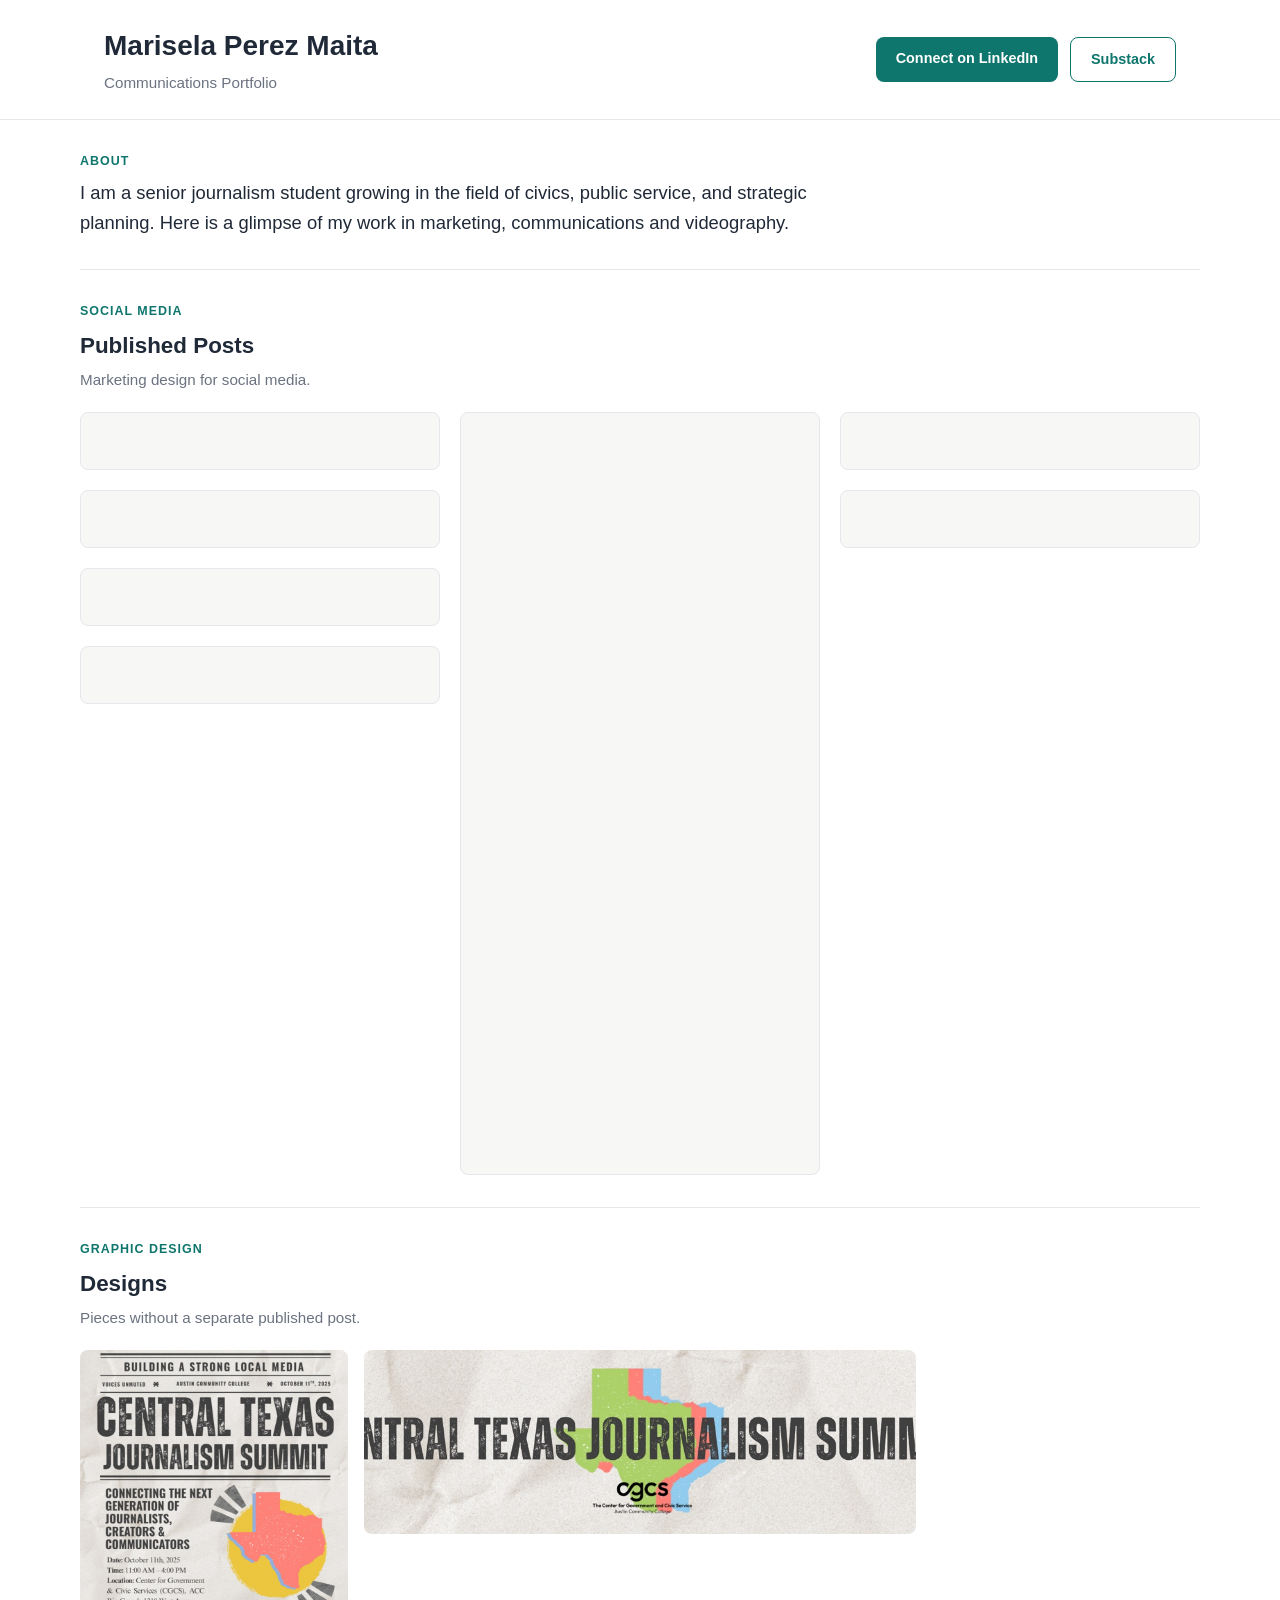
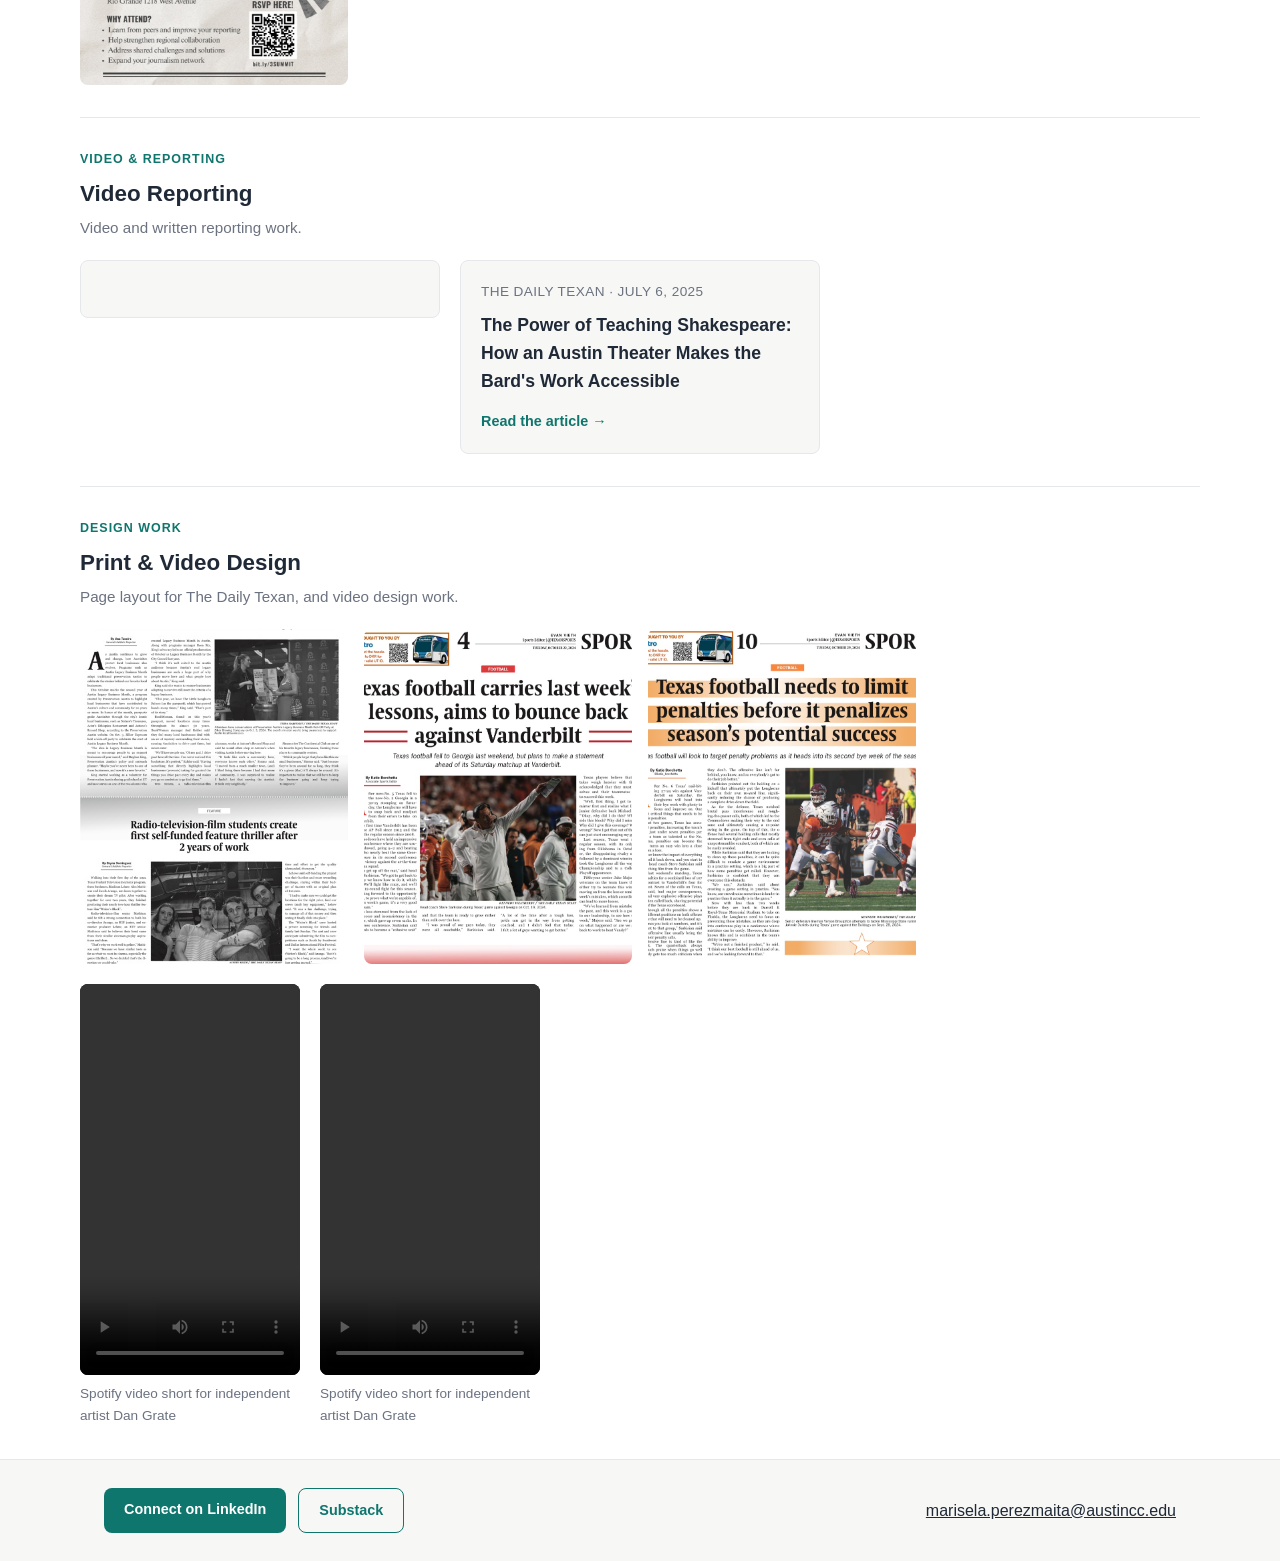
==== index.html @ b591669f "Reorder sections, add Print & Video Design section, trim social posts to current list - Move Publish" ====
<!DOCTYPE html>
<html lang="en">
<head>
  <meta charset="UTF-8">
  <meta name="viewport" content="width=device-width, initial-scale=1.0">
  <title>Marisela Perez Maita — Communications Portfolio</title>
  <meta name="description" content="Marketing, communications, and video reporting work by Marisela Perez Maita.">
  <link rel="stylesheet" href="css/style.css">
</head>
<body>
  <header class="site-header">
    <div class="container header-inner">
      <div>
        <h1>Marisela Perez Maita</h1>
        <p class="tagline">Communications Portfolio</p>
      </div>
      <div class="header-links">
        <a class="btn btn-accent" href="https://www.linkedin.com/in/marisela-pm" target="_blank" rel="noopener">Connect on LinkedIn</a>
        <a class="btn btn-outline" href="https://substack.com/@infima" target="_blank" rel="noopener">Substack</a>
      </div>
    </div>
  </header>

  <main>
    <section id="bio" class="section container">
      <p class="eyebrow">About</p>
      <p class="bio-text">
        I am a senior journalism student growing in the field of civics,
        public service, and strategic planning. Here is a glimpse of my work
        in marketing, communications and videography.
      </p>
    </section>

    <section id="posts" class="section container">
      <p class="eyebrow">Social Media</p>
      <h2>Published Posts</h2>
      <p class="section-note">Marketing design for social media.</p>
      <div class="embeds-grid">
        <div class="embed-card">
          <blockquote class="instagram-media" data-instgrm-permalink="https://www.instagram.com/p/DNEBD12unWg/" data-instgrm-version="14"></blockquote>
        </div>
        <div class="embed-card">
          <blockquote class="instagram-media" data-instgrm-permalink="https://www.instagram.com/p/DLStIIPOBr2/" data-instgrm-version="14"></blockquote>
        </div>
        <div class="embed-card">
          <blockquote class="instagram-media" data-instgrm-permalink="https://www.instagram.com/p/DLU_P3XIosc/" data-instgrm-version="14"></blockquote>
        </div>
        <div class="embed-card">
          <blockquote class="instagram-media" data-instgrm-permalink="https://www.instagram.com/p/DMf-cd4oMvK/" data-instgrm-version="14"></blockquote>
        </div>
        <div class="embed-card">
          <iframe src="https://www.linkedin.com/embed/feed/update/urn:li:activity:7358588513568673792" height="737" width="504" frameborder="0" allowfullscreen title="Embedded LinkedIn post from Knight Center UT"></iframe>
        </div>
        <div class="embed-card">
          <blockquote class="instagram-media" data-instgrm-permalink="https://www.instagram.com/p/DM_G3ohu3Ex/" data-instgrm-version="14"></blockquote>
        </div>
        <div class="embed-card">
          <blockquote class="instagram-media" data-instgrm-permalink="https://www.instagram.com/p/DLVDKvXItpI/" data-instgrm-version="14"></blockquote>
        </div>
      </div>
    </section>

    <section id="gallery" class="section container">
      <p class="eyebrow">Graphic Design</p>
      <h2>Designs</h2>
      <p class="section-note">Pieces without a separate published post.</p>
      <div class="gallery-grid">
        <button class="gallery-item" data-full="assets/images/design-05.jpg" data-caption="">
          <img src="assets/images/design-05.jpg" alt="Central Texas Journalism Summit flyer: Building a Strong Local Media, Austin Community College, October 11th 2025" loading="lazy">
        </button>
        <button class="gallery-item gallery-item--wide" data-full="assets/images/design-06-wide.jpg" data-caption="">
          <img src="assets/images/design-06-wide.jpg" alt="Central Texas Journalism Summit banner graphic with CGCS logo over a map of Texas" loading="lazy">
        </button>
      </div>
    </section>

    <section id="video-reporting" class="section container">
      <p class="eyebrow">Video &amp; Reporting</p>
      <h2>Video Reporting</h2>
      <p class="section-note">Video and written reporting work.</p>
      <div class="embeds-grid">
        <div class="embed-card">
          <blockquote class="instagram-media" data-instgrm-permalink="https://www.instagram.com/reel/DOgmwELEWwz/" data-instgrm-version="14"></blockquote>
        </div>
        <a class="embed-card article-card" href="https://thedailytexan.com/2025/07/06/the-power-of-teaching-shakespeare-how-an-austin-theater-makes-the-bards-work-accessible/" target="_blank" rel="noopener">
          <p class="article-source">The Daily Texan · July 6, 2025</p>
          <h3 class="article-title">The Power of Teaching Shakespeare: How an Austin Theater Makes the Bard's Work Accessible</h3>
          <span class="article-link">Read the article →</span>
        </a>
      </div>
    </section>

    <section id="print" class="section container">
      <p class="eyebrow">Design Work</p>
      <h2>Print &amp; Video Design</h2>
      <p class="section-note">Page layout for The Daily Texan, and video design work.</p>
      <div class="gallery-grid">
        <button class="gallery-item" data-full="assets/images/print-01.jpg" data-caption="Life &amp; Arts section, The Daily Texan — Oct. 8, 2024">
          <img src="assets/images/print-01.jpg" alt="The Daily Texan Life and Arts section page from October 8, 2024, featuring a story on Austin Legacy Business Month" loading="lazy">
        </button>
        <button class="gallery-item" data-full="assets/images/print-02.jpg" data-caption="Sports section, The Daily Texan — Oct. 22, 2024">
          <img src="assets/images/print-02.jpg" alt="The Daily Texan Sports section page from October 22, 2024, featuring a story on Texas football facing Vanderbilt" loading="lazy">
        </button>
        <button class="gallery-item" data-full="assets/images/print-03.jpg" data-caption="Sports section, The Daily Texan — Oct. 29, 2024">
          <img src="assets/images/print-03.jpg" alt="The Daily Texan Sports section page from October 29, 2024, featuring a story on Texas football penalties" loading="lazy">
        </button>
      </div>
      <div class="video-grid">
        <figure class="video-card">
          <video controls preload="metadata" src="assets/video/video-01.mp4"></video>
          <figcaption>Spotify video short for independent artist Dan Grate</figcaption>
        </figure>
        <figure class="video-card">
          <video controls preload="metadata" src="assets/video/video-02.mp4"></video>
          <figcaption>Spotify video short for independent artist Dan Grate</figcaption>
        </figure>
      </div>
    </section>
  </main>

  <footer class="site-footer">
    <div class="container footer-inner">
      <div class="footer-links">
        <a class="btn btn-accent" href="https://www.linkedin.com/in/marisela-pm" target="_blank" rel="noopener">Connect on LinkedIn</a>
        <a class="btn btn-outline" href="https://substack.com/@infima" target="_blank" rel="noopener">Substack</a>
      </div>
      <p class="footer-contact"><a href="mailto:marisela.perezmaita@austincc.edu">marisela.perezmaita@austincc.edu</a></p>
    </div>
  </footer>

  <div id="lightbox" class="lightbox" hidden>
    <button id="lightbox-close" class="lightbox-close" aria-label="Close">&times;</button>
    <div class="lightbox-content">
      <img id="lightbox-img" src="" alt="">
      <p id="lightbox-caption" class="lightbox-caption" hidden></p>
    </div>
  </div>

  <script src="js/main.js"></script>
  <!-- Renders the Instagram embeds in the Published Posts and Video Reporting sections -->
  <script async src="//www.instagram.com/embed.js"></script>
</body>
</html>
---- css/style.css ----
:root {
  --accent: #0F766E;
  --accent-dark: #0B5C56;
  --bg: #FFFFFF;
  --bg-alt: #F7F7F5;
  --text: #1F2937;
  --text-muted: #6B7280;
  --border: #E5E7EB;
  --radius: 8px;
  --max-width: 1120px;
}

* { box-sizing: border-box; }

body {
  margin: 0;
  font-family: -apple-system, BlinkMacSystemFont, "Segoe UI", Roboto, Helvetica, Arial, sans-serif;
  color: var(--text);
  background: var(--bg);
  line-height: 1.6;
}

.container {
  max-width: var(--max-width);
  margin: 0 auto;
  padding: 0 24px;
}

.site-header {
  border-bottom: 1px solid var(--border);
  padding: 24px 0;
}

.header-inner {
  display: flex;
  flex-wrap: wrap;
  align-items: center;
  justify-content: space-between;
  gap: 16px;
}

h1 {
  margin: 0 0 2px;
  font-size: 1.75rem;
}

.tagline {
  margin: 0;
  color: var(--text-muted);
  font-size: 0.95rem;
}

.header-links,
.footer-links {
  display: flex;
  flex-wrap: wrap;
  gap: 12px;
}

.btn {
  display: inline-block;
  padding: 10px 20px;
  border-radius: var(--radius);
  text-decoration: none;
  font-weight: 600;
  font-size: 0.9rem;
}

.btn-accent {
  background: var(--accent);
  color: #fff;
}

.btn-accent:hover {
  background: var(--accent-dark);
}

.btn-outline {
  background: transparent;
  color: var(--accent);
  border: 1px solid var(--accent);
}

.btn-outline:hover {
  background: var(--accent);
  color: #fff;
}

.section {
  padding: 32px 0;
}

.section + .section {
  border-top: 1px solid var(--border);
}

.eyebrow {
  margin: 0 0 6px;
  color: var(--accent);
  font-size: 0.78rem;
  font-weight: 700;
  text-transform: uppercase;
  letter-spacing: 0.08em;
}

.section h2 {
  margin: 0 0 4px;
  font-size: 1.4rem;
}

.section-note {
  margin: 0 0 20px;
  color: var(--text-muted);
  font-size: 0.95rem;
}

.bio-text {
  font-size: 1.15rem;
  max-width: 760px;
  margin: 0;
}

.gallery-grid {
  display: grid;
  grid-template-columns: repeat(2, 1fr);
  gap: 16px;
}

@media (min-width: 640px) {
  .gallery-grid { grid-template-columns: repeat(3, 1fr); }
}

@media (min-width: 960px) {
  .gallery-grid { grid-template-columns: repeat(4, 1fr); }
}

.gallery-item {
  padding: 0;
  border: none;
  background: none;
  cursor: pointer;
  border-radius: var(--radius);
  overflow: hidden;
  aspect-ratio: 4 / 5;
}

.gallery-item--wide {
  grid-column: span 2;
  aspect-ratio: 3 / 1;
}

.gallery-item img {
  width: 100%;
  height: 100%;
  object-fit: cover;
  display: block;
  transition: transform 0.2s ease;
}

.gallery-item:hover img {
  transform: scale(1.03);
}

.video-grid {
  display: flex;
  flex-wrap: wrap;
  gap: 20px;
  margin-top: 20px;
}

.video-card {
  margin: 0;
  width: 220px;
  max-width: 100%;
}

.video-card video {
  width: 100%;
  aspect-ratio: 9 / 16;
  border-radius: var(--radius);
  background: #000;
  display: block;
}

.video-card figcaption {
  margin-top: 8px;
  font-size: 0.85rem;
  color: var(--text-muted);
}

.embeds-grid {
  column-width: 320px;
  column-gap: 20px;
}

.embed-card {
  break-inside: avoid;
  margin: 0 0 20px;
  border: 1px solid var(--border);
  border-radius: var(--radius);
  padding: 12px;
  background: var(--bg-alt);
  display: flex;
  justify-content: center;
}

.embed-card iframe {
  max-width: 100%;
}

.article-card {
  display: block;
  padding: 20px;
  text-decoration: none;
  color: var(--text);
  transition: border-color 0.2s ease;
}

.article-card:hover {
  border-color: var(--accent);
}

.article-source {
  margin: 0 0 8px;
  font-size: 0.85rem;
  color: var(--text-muted);
  text-transform: uppercase;
  letter-spacing: 0.03em;
}

.article-title {
  margin: 0 0 12px;
  font-size: 1.1rem;
}

.article-link {
  font-weight: 600;
  color: var(--accent);
  font-size: 0.9rem;
}

.site-footer {
  border-top: 1px solid var(--border);
  padding: 28px 0;
  background: var(--bg-alt);
}

.footer-inner {
  display: flex;
  flex-wrap: wrap;
  align-items: center;
  justify-content: space-between;
  gap: 16px;
}

.footer-contact {
  margin: 0;
}

.footer-contact a {
  color: var(--text);
}

.lightbox {
  position: fixed;
  inset: 0;
  background: rgba(0, 0, 0, 0.85);
  display: flex;
  align-items: center;
  justify-content: center;
  padding: 24px;
  z-index: 100;
}

.lightbox[hidden] {
  display: none;
}

.lightbox-content {
  display: flex;
  flex-direction: column;
  align-items: center;
  max-width: 100%;
  max-height: 100%;
}

.lightbox-content img {
  max-width: 100%;
  max-height: 80vh;
  border-radius: var(--radius);
}

.lightbox-caption {
  color: #fff;
  margin: 12px 0 0;
  font-size: 0.95rem;
  max-width: 540px;
  text-align: center;
}

.lightbox-close {
  position: absolute;
  top: 24px;
  right: 24px;
  background: none;
  border: none;
  color: #fff;
  font-size: 2rem;
  line-height: 1;
  cursor: pointer;
}
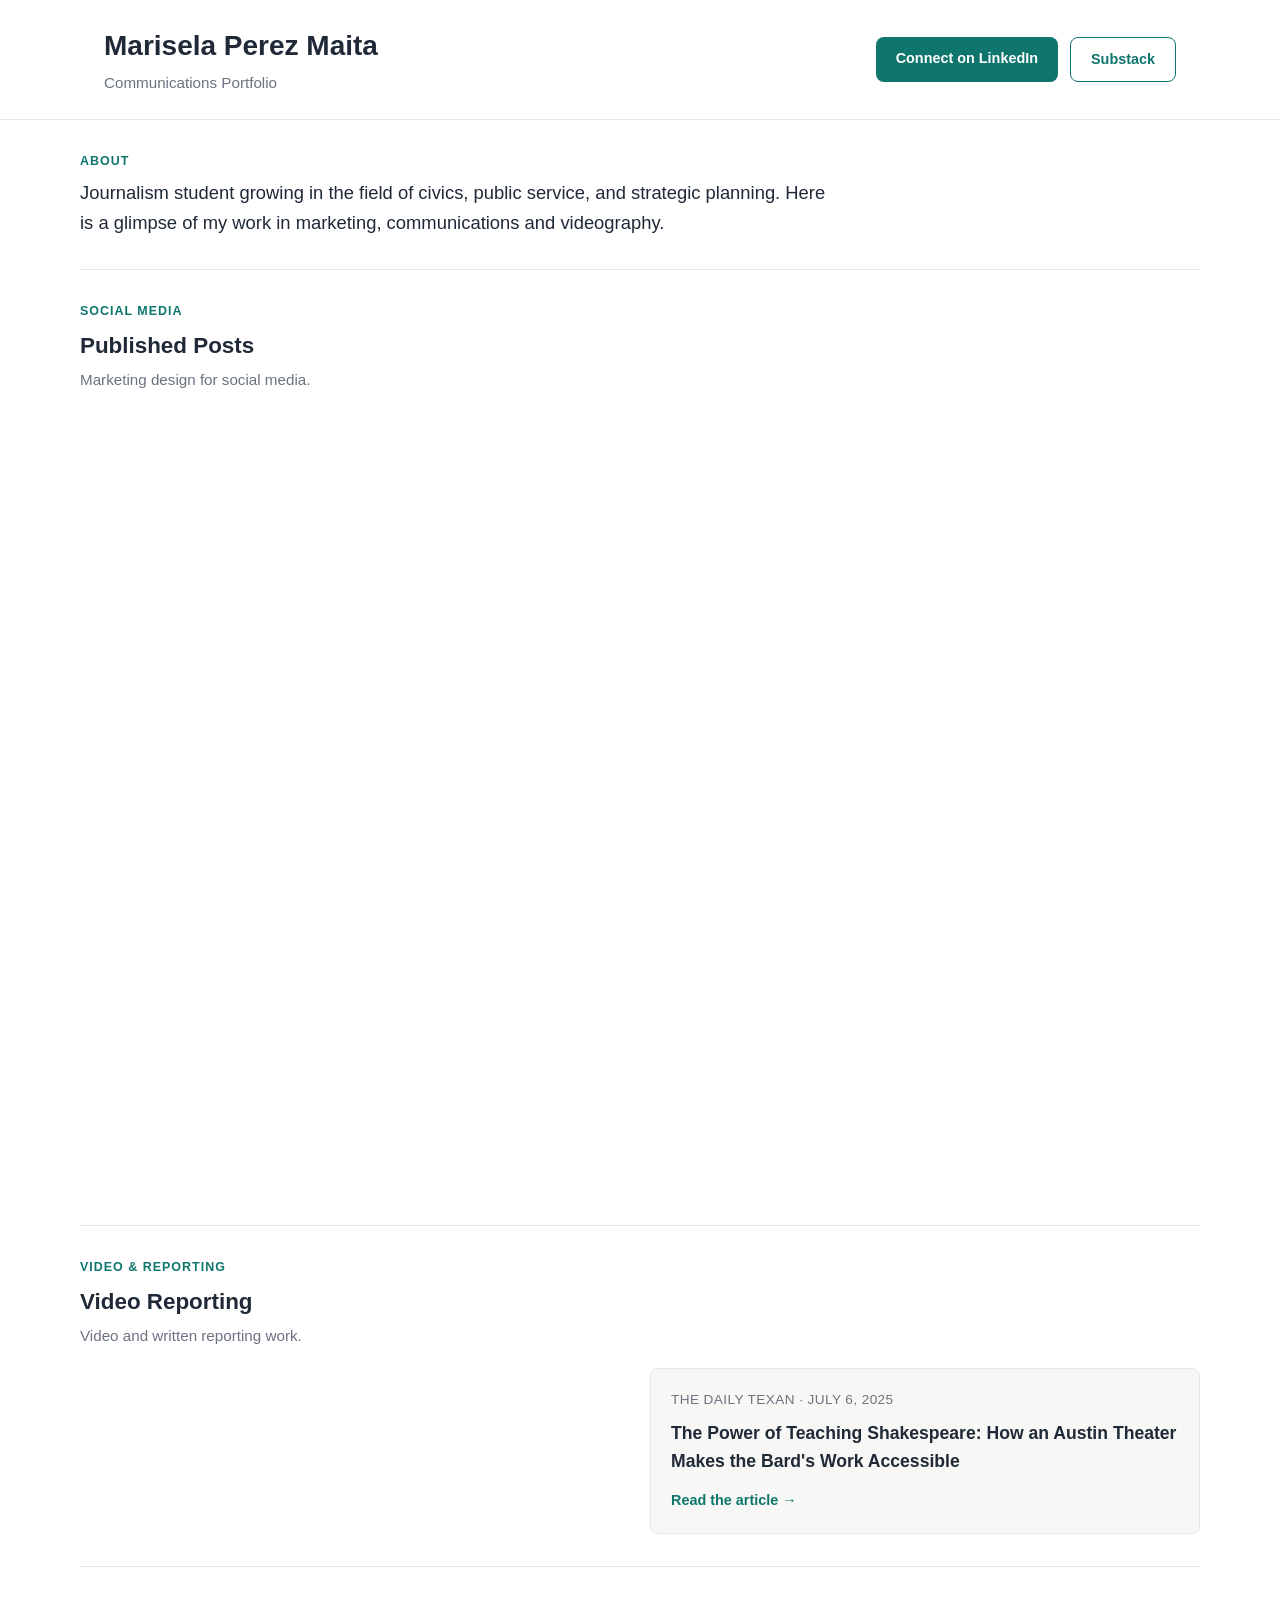
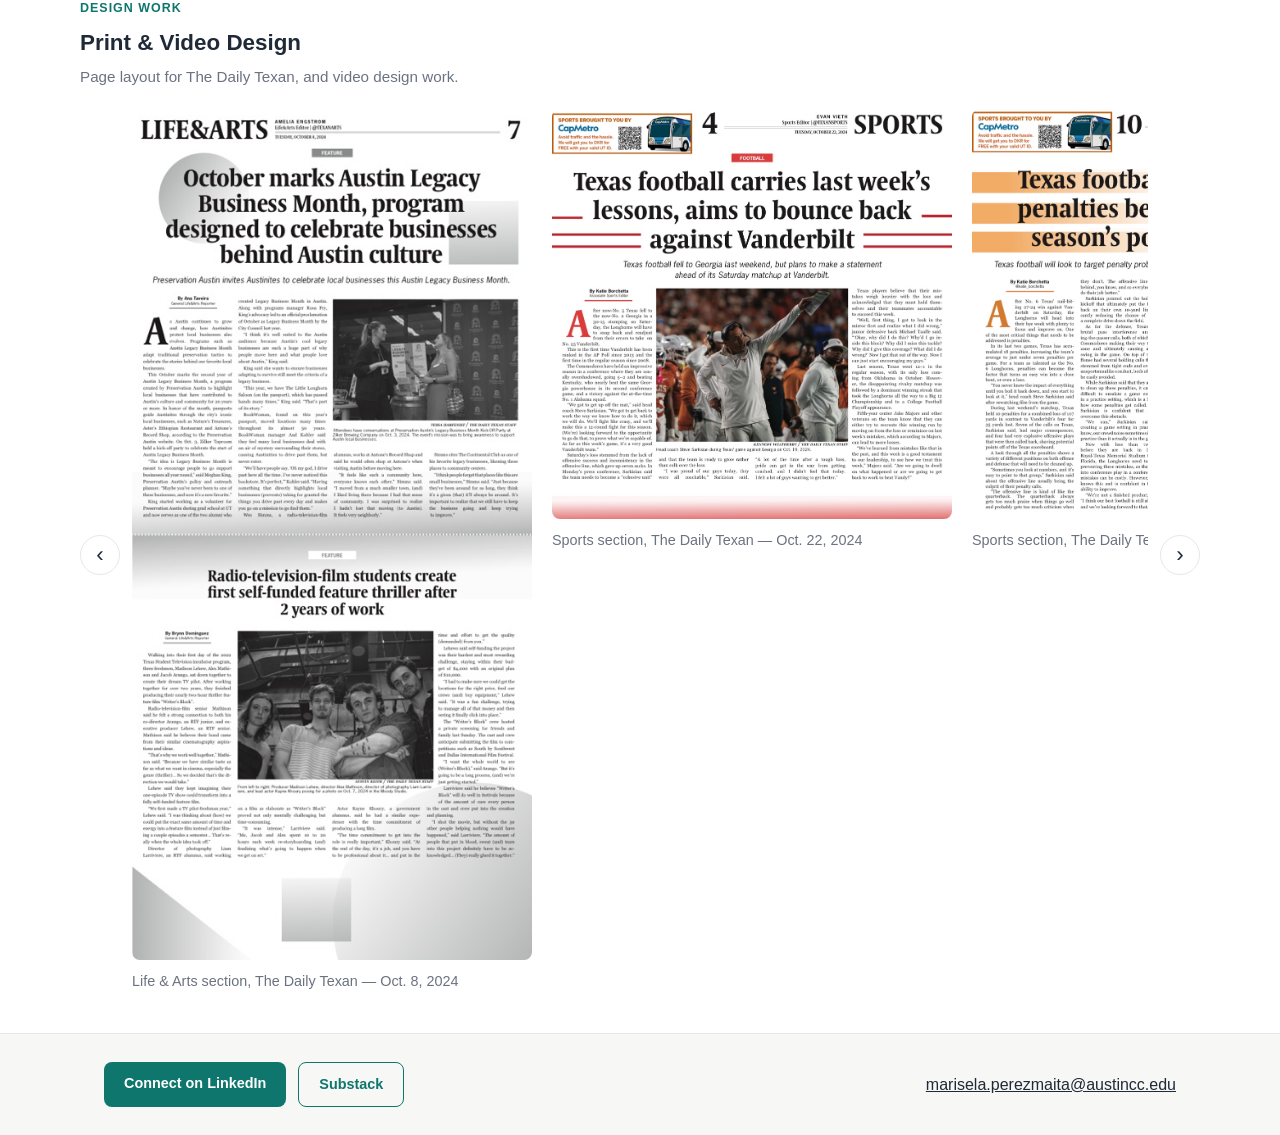
==== commit 6cbe6a4b: "Remove Designs section, build Print & Video Design carousel, fix Instagram embed overlap - Remove st" ====
--- a/index.html
+++ b/index.html
@@ -25,9 +25,9 @@
     <section id="bio" class="section container">
       <p class="eyebrow">About</p>
       <p class="bio-text">
-        I am a senior journalism student growing in the field of civics,
-        public service, and strategic planning. Here is a glimpse of my work
-        in marketing, communications and videography.
+        Journalism student growing in the field of civics, public service,
+        and strategic planning. Here is a glimpse of my work in marketing,
+        communications and videography.
       </p>
     </section>
 
@@ -37,40 +37,26 @@
       <p class="section-note">Marketing design for social media.</p>
       <div class="embeds-grid">
         <div class="embed-card">
-          <blockquote class="instagram-media" data-instgrm-permalink="https://www.instagram.com/p/DNEBD12unWg/" data-instgrm-version="14"></blockquote>
+          <blockquote class="instagram-media" data-instgrm-permalink="https://www.instagram.com/p/DNEBD12unWg/" data-instgrm-version="14" style="background:#FFF; border:0; border-radius:3px; box-shadow:0 0 1px 0 rgba(0,0,0,0.5),0 1px 10px 0 rgba(0,0,0,0.15); margin:1px; max-width:540px; min-width:326px; padding:0; width:calc(100% - 2px);"></blockquote>
         </div>
         <div class="embed-card">
-          <blockquote class="instagram-media" data-instgrm-permalink="https://www.instagram.com/p/DLStIIPOBr2/" data-instgrm-version="14"></blockquote>
+          <blockquote class="instagram-media" data-instgrm-permalink="https://www.instagram.com/p/DLStIIPOBr2/" data-instgrm-version="14" style="background:#FFF; border:0; border-radius:3px; box-shadow:0 0 1px 0 rgba(0,0,0,0.5),0 1px 10px 0 rgba(0,0,0,0.15); margin:1px; max-width:540px; min-width:326px; padding:0; width:calc(100% - 2px);"></blockquote>
         </div>
         <div class="embed-card">
-          <blockquote class="instagram-media" data-instgrm-permalink="https://www.instagram.com/p/DLU_P3XIosc/" data-instgrm-version="14"></blockquote>
+          <blockquote class="instagram-media" data-instgrm-permalink="https://www.instagram.com/p/DLU_P3XIosc/" data-instgrm-version="14" style="background:#FFF; border:0; border-radius:3px; box-shadow:0 0 1px 0 rgba(0,0,0,0.5),0 1px 10px 0 rgba(0,0,0,0.15); margin:1px; max-width:540px; min-width:326px; padding:0; width:calc(100% - 2px);"></blockquote>
         </div>
         <div class="embed-card">
-          <blockquote class="instagram-media" data-instgrm-permalink="https://www.instagram.com/p/DMf-cd4oMvK/" data-instgrm-version="14"></blockquote>
+          <blockquote class="instagram-media" data-instgrm-permalink="https://www.instagram.com/p/DMf-cd4oMvK/" data-instgrm-version="14" style="background:#FFF; border:0; border-radius:3px; box-shadow:0 0 1px 0 rgba(0,0,0,0.5),0 1px 10px 0 rgba(0,0,0,0.15); margin:1px; max-width:540px; min-width:326px; padding:0; width:calc(100% - 2px);"></blockquote>
         </div>
         <div class="embed-card">
           <iframe src="https://www.linkedin.com/embed/feed/update/urn:li:activity:7358588513568673792" height="737" width="504" frameborder="0" allowfullscreen title="Embedded LinkedIn post from Knight Center UT"></iframe>
         </div>
         <div class="embed-card">
-          <blockquote class="instagram-media" data-instgrm-permalink="https://www.instagram.com/p/DM_G3ohu3Ex/" data-instgrm-version="14"></blockquote>
+          <blockquote class="instagram-media" data-instgrm-permalink="https://www.instagram.com/p/DM_G3ohu3Ex/" data-instgrm-version="14" style="background:#FFF; border:0; border-radius:3px; box-shadow:0 0 1px 0 rgba(0,0,0,0.5),0 1px 10px 0 rgba(0,0,0,0.15); margin:1px; max-width:540px; min-width:326px; padding:0; width:calc(100% - 2px);"></blockquote>
         </div>
         <div class="embed-card">
-          <blockquote class="instagram-media" data-instgrm-permalink="https://www.instagram.com/p/DLVDKvXItpI/" data-instgrm-version="14"></blockquote>
+          <blockquote class="instagram-media" data-instgrm-permalink="https://www.instagram.com/p/DLVDKvXItpI/" data-instgrm-version="14" style="background:#FFF; border:0; border-radius:3px; box-shadow:0 0 1px 0 rgba(0,0,0,0.5),0 1px 10px 0 rgba(0,0,0,0.15); margin:1px; max-width:540px; min-width:326px; padding:0; width:calc(100% - 2px);"></blockquote>
         </div>
-      </div>
-    </section>
-
-    <section id="gallery" class="section container">
-      <p class="eyebrow">Graphic Design</p>
-      <h2>Designs</h2>
-      <p class="section-note">Pieces without a separate published post.</p>
-      <div class="gallery-grid">
-        <button class="gallery-item" data-full="assets/images/design-05.jpg" data-caption="">
-          <img src="assets/images/design-05.jpg" alt="Central Texas Journalism Summit flyer: Building a Strong Local Media, Austin Community College, October 11th 2025" loading="lazy">
-        </button>
-        <button class="gallery-item gallery-item--wide" data-full="assets/images/design-06-wide.jpg" data-caption="">
-          <img src="assets/images/design-06-wide.jpg" alt="Central Texas Journalism Summit banner graphic with CGCS logo over a map of Texas" loading="lazy">
-        </button>
       </div>
     </section>
 
@@ -80,7 +66,7 @@
       <p class="section-note">Video and written reporting work.</p>
       <div class="embeds-grid">
         <div class="embed-card">
-          <blockquote class="instagram-media" data-instgrm-permalink="https://www.instagram.com/reel/DOgmwELEWwz/" data-instgrm-version="14"></blockquote>
+          <blockquote class="instagram-media" data-instgrm-permalink="https://www.instagram.com/reel/DOgmwELEWwz/" data-instgrm-version="14" style="background:#FFF; border:0; border-radius:3px; box-shadow:0 0 1px 0 rgba(0,0,0,0.5),0 1px 10px 0 rgba(0,0,0,0.15); margin:1px; max-width:540px; min-width:326px; padding:0; width:calc(100% - 2px);"></blockquote>
         </div>
         <a class="embed-card article-card" href="https://thedailytexan.com/2025/07/06/the-power-of-teaching-shakespeare-how-an-austin-theater-makes-the-bards-work-accessible/" target="_blank" rel="noopener">
           <p class="article-source">The Daily Texan · July 6, 2025</p>
@@ -94,26 +80,31 @@
       <p class="eyebrow">Design Work</p>
       <h2>Print &amp; Video Design</h2>
       <p class="section-note">Page layout for The Daily Texan, and video design work.</p>
-      <div class="gallery-grid">
-        <button class="gallery-item" data-full="assets/images/print-01.jpg" data-caption="Life &amp; Arts section, The Daily Texan — Oct. 8, 2024">
-          <img src="assets/images/print-01.jpg" alt="The Daily Texan Life and Arts section page from October 8, 2024, featuring a story on Austin Legacy Business Month" loading="lazy">
-        </button>
-        <button class="gallery-item" data-full="assets/images/print-02.jpg" data-caption="Sports section, The Daily Texan — Oct. 22, 2024">
-          <img src="assets/images/print-02.jpg" alt="The Daily Texan Sports section page from October 22, 2024, featuring a story on Texas football facing Vanderbilt" loading="lazy">
-        </button>
-        <button class="gallery-item" data-full="assets/images/print-03.jpg" data-caption="Sports section, The Daily Texan — Oct. 29, 2024">
-          <img src="assets/images/print-03.jpg" alt="The Daily Texan Sports section page from October 29, 2024, featuring a story on Texas football penalties" loading="lazy">
-        </button>
-      </div>
-      <div class="video-grid">
-        <figure class="video-card">
-          <video controls preload="metadata" src="assets/video/video-01.mp4"></video>
-          <figcaption>Spotify video short for independent artist Dan Grate</figcaption>
-        </figure>
-        <figure class="video-card">
-          <video controls preload="metadata" src="assets/video/video-02.mp4"></video>
-          <figcaption>Spotify video short for independent artist Dan Grate</figcaption>
-        </figure>
+      <div class="carousel">
+        <button class="carousel-arrow carousel-arrow--prev" aria-label="Previous">‹</button>
+        <div class="carousel-track">
+          <figure class="carousel-slide">
+            <img src="assets/images/print-01.jpg" alt="The Daily Texan Life and Arts section page from October 8, 2024, featuring a story on Austin Legacy Business Month">
+            <figcaption>Life &amp; Arts section, The Daily Texan — Oct. 8, 2024</figcaption>
+          </figure>
+          <figure class="carousel-slide">
+            <img src="assets/images/print-02.jpg" alt="The Daily Texan Sports section page from October 22, 2024, featuring a story on Texas football facing Vanderbilt">
+            <figcaption>Sports section, The Daily Texan — Oct. 22, 2024</figcaption>
+          </figure>
+          <figure class="carousel-slide">
+            <img src="assets/images/print-03.jpg" alt="The Daily Texan Sports section page from October 29, 2024, featuring a story on Texas football penalties">
+            <figcaption>Sports section, The Daily Texan — Oct. 29, 2024</figcaption>
+          </figure>
+          <figure class="carousel-slide">
+            <video controls preload="metadata" src="assets/video/video-01.mp4"></video>
+            <figcaption>Spotify video short for independent artist Dan Grate</figcaption>
+          </figure>
+          <figure class="carousel-slide">
+            <video controls preload="metadata" src="assets/video/video-02.mp4"></video>
+            <figcaption>Spotify video short for independent artist Dan Grate</figcaption>
+          </figure>
+        </div>
+        <button class="carousel-arrow carousel-arrow--next" aria-label="Next">›</button>
       </div>
     </section>
   </main>
@@ -128,14 +119,6 @@
     </div>
   </footer>
 
-  <div id="lightbox" class="lightbox" hidden>
-    <button id="lightbox-close" class="lightbox-close" aria-label="Close">&times;</button>
-    <div class="lightbox-content">
-      <img id="lightbox-img" src="" alt="">
-      <p id="lightbox-caption" class="lightbox-caption" hidden></p>
-    </div>
-  </div>
-
   <script src="js/main.js"></script>
   <!-- Renders the Instagram embeds in the Published Posts and Video Reporting sections -->
   <script async src="//www.instagram.com/embed.js"></script>
--- a/css/style.css
+++ b/css/style.css
@@ -120,86 +120,14 @@
   margin: 0;
 }
 
-.gallery-grid {
-  display: grid;
-  grid-template-columns: repeat(2, 1fr);
-  gap: 16px;
-}
-
-@media (min-width: 640px) {
-  .gallery-grid { grid-template-columns: repeat(3, 1fr); }
-}
-
-@media (min-width: 960px) {
-  .gallery-grid { grid-template-columns: repeat(4, 1fr); }
-}
-
-.gallery-item {
-  padding: 0;
-  border: none;
-  background: none;
-  cursor: pointer;
-  border-radius: var(--radius);
-  overflow: hidden;
-  aspect-ratio: 4 / 5;
-}
-
-.gallery-item--wide {
-  grid-column: span 2;
-  aspect-ratio: 3 / 1;
-}
-
-.gallery-item img {
-  width: 100%;
-  height: 100%;
-  object-fit: cover;
-  display: block;
-  transition: transform 0.2s ease;
-}
-
-.gallery-item:hover img {
-  transform: scale(1.03);
-}
-
-.video-grid {
-  display: flex;
-  flex-wrap: wrap;
-  gap: 20px;
-  margin-top: 20px;
-}
-
-.video-card {
-  margin: 0;
-  width: 220px;
-  max-width: 100%;
-}
-
-.video-card video {
-  width: 100%;
-  aspect-ratio: 9 / 16;
-  border-radius: var(--radius);
-  background: #000;
-  display: block;
-}
-
-.video-card figcaption {
-  margin-top: 8px;
-  font-size: 0.85rem;
-  color: var(--text-muted);
-}
-
 .embeds-grid {
-  column-width: 320px;
+  column-width: 540px;
   column-gap: 20px;
 }
 
 .embed-card {
   break-inside: avoid;
   margin: 0 0 20px;
-  border: 1px solid var(--border);
-  border-radius: var(--radius);
-  padding: 12px;
-  background: var(--bg-alt);
   display: flex;
   justify-content: center;
 }
@@ -211,9 +139,13 @@
 .article-card {
   display: block;
   padding: 20px;
+  border: 1px solid var(--border);
+  border-radius: var(--radius);
+  background: var(--bg-alt);
   text-decoration: none;
   color: var(--text);
   transition: border-color 0.2s ease;
+  width: 100%;
 }
 
 .article-card:hover {
@@ -237,6 +169,60 @@
   font-weight: 600;
   color: var(--accent);
   font-size: 0.9rem;
+}
+
+.carousel {
+  display: flex;
+  align-items: center;
+  gap: 12px;
+}
+
+.carousel-track {
+  display: flex;
+  gap: 20px;
+  overflow-x: auto;
+  scroll-snap-type: x mandatory;
+  scroll-behavior: smooth;
+  padding-bottom: 8px;
+}
+
+.carousel-slide {
+  flex: 0 0 auto;
+  scroll-snap-align: start;
+  width: min(400px, 78vw);
+  margin: 0;
+}
+
+.carousel-slide img,
+.carousel-slide video {
+  width: 100%;
+  border-radius: var(--radius);
+  display: block;
+  background: #000;
+}
+
+.carousel-slide figcaption {
+  margin-top: 10px;
+  font-size: 0.9rem;
+  color: var(--text-muted);
+}
+
+.carousel-arrow {
+  flex: 0 0 auto;
+  width: 40px;
+  height: 40px;
+  border-radius: 50%;
+  border: 1px solid var(--border);
+  background: var(--bg);
+  color: var(--text);
+  font-size: 1.4rem;
+  line-height: 1;
+  cursor: pointer;
+}
+
+.carousel-arrow:hover {
+  border-color: var(--accent);
+  color: var(--accent);
 }
 
 .site-footer {
@@ -260,52 +246,3 @@
 .footer-contact a {
   color: var(--text);
 }
-
-.lightbox {
-  position: fixed;
-  inset: 0;
-  background: rgba(0, 0, 0, 0.85);
-  display: flex;
-  align-items: center;
-  justify-content: center;
-  padding: 24px;
-  z-index: 100;
-}
-
-.lightbox[hidden] {
-  display: none;
-}
-
-.lightbox-content {
-  display: flex;
-  flex-direction: column;
-  align-items: center;
-  max-width: 100%;
-  max-height: 100%;
-}
-
-.lightbox-content img {
-  max-width: 100%;
-  max-height: 80vh;
-  border-radius: var(--radius);
-}
-
-.lightbox-caption {
-  color: #fff;
-  margin: 12px 0 0;
-  font-size: 0.95rem;
-  max-width: 540px;
-  text-align: center;
-}
-
-.lightbox-close {
-  position: absolute;
-  top: 24px;
-  right: 24px;
-  background: none;
-  border: none;
-  color: #fff;
-  font-size: 2rem;
-  line-height: 1;
-  cursor: pointer;
-}
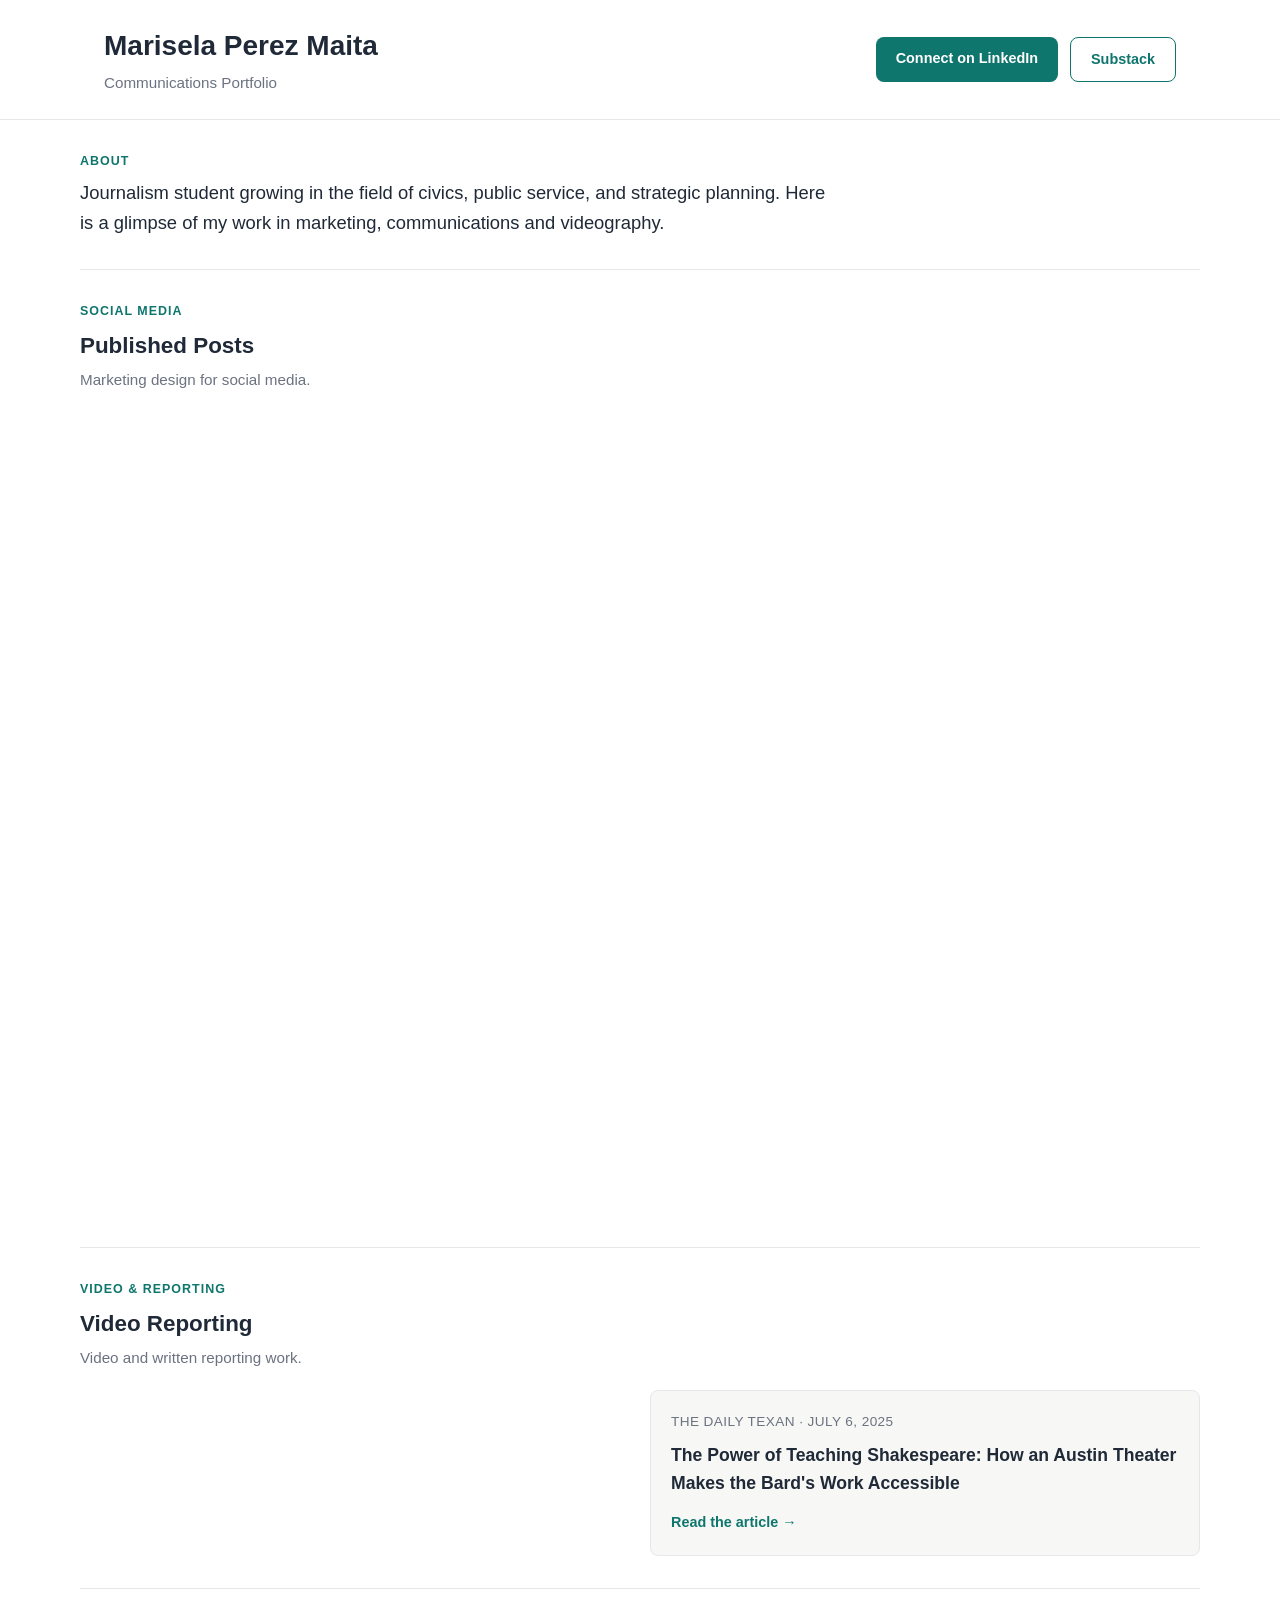
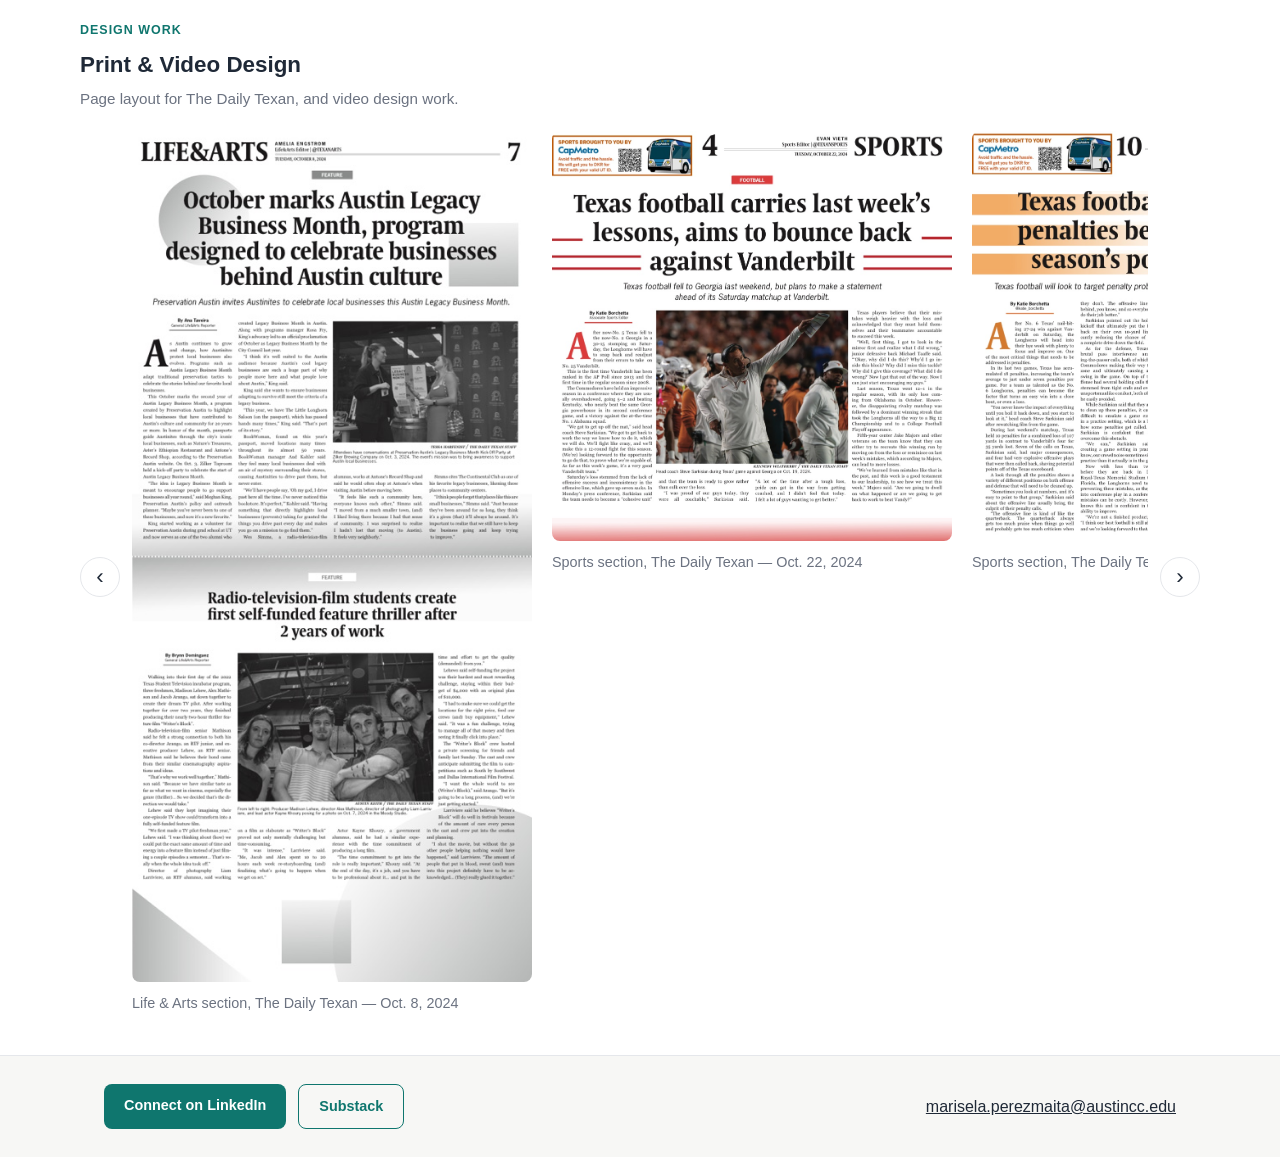
==== commit 8fe63246: "Add new Instagram post to Published Posts" ====
--- a/index.html
+++ b/index.html
@@ -56,6 +56,9 @@
         </div>
         <div class="embed-card">
           <blockquote class="instagram-media" data-instgrm-permalink="https://www.instagram.com/p/DLVDKvXItpI/" data-instgrm-version="14" style="background:#FFF; border:0; border-radius:3px; box-shadow:0 0 1px 0 rgba(0,0,0,0.5),0 1px 10px 0 rgba(0,0,0,0.15); margin:1px; max-width:540px; min-width:326px; padding:0; width:calc(100% - 2px);"></blockquote>
+        </div>
+        <div class="embed-card">
+          <blockquote class="instagram-media" data-instgrm-permalink="https://www.instagram.com/p/DPEvKjMjwTg/" data-instgrm-version="14" style="background:#FFF; border:0; border-radius:3px; box-shadow:0 0 1px 0 rgba(0,0,0,0.5),0 1px 10px 0 rgba(0,0,0,0.15); margin:1px; max-width:540px; min-width:326px; padding:0; width:calc(100% - 2px);"></blockquote>
         </div>
       </div>
     </section>
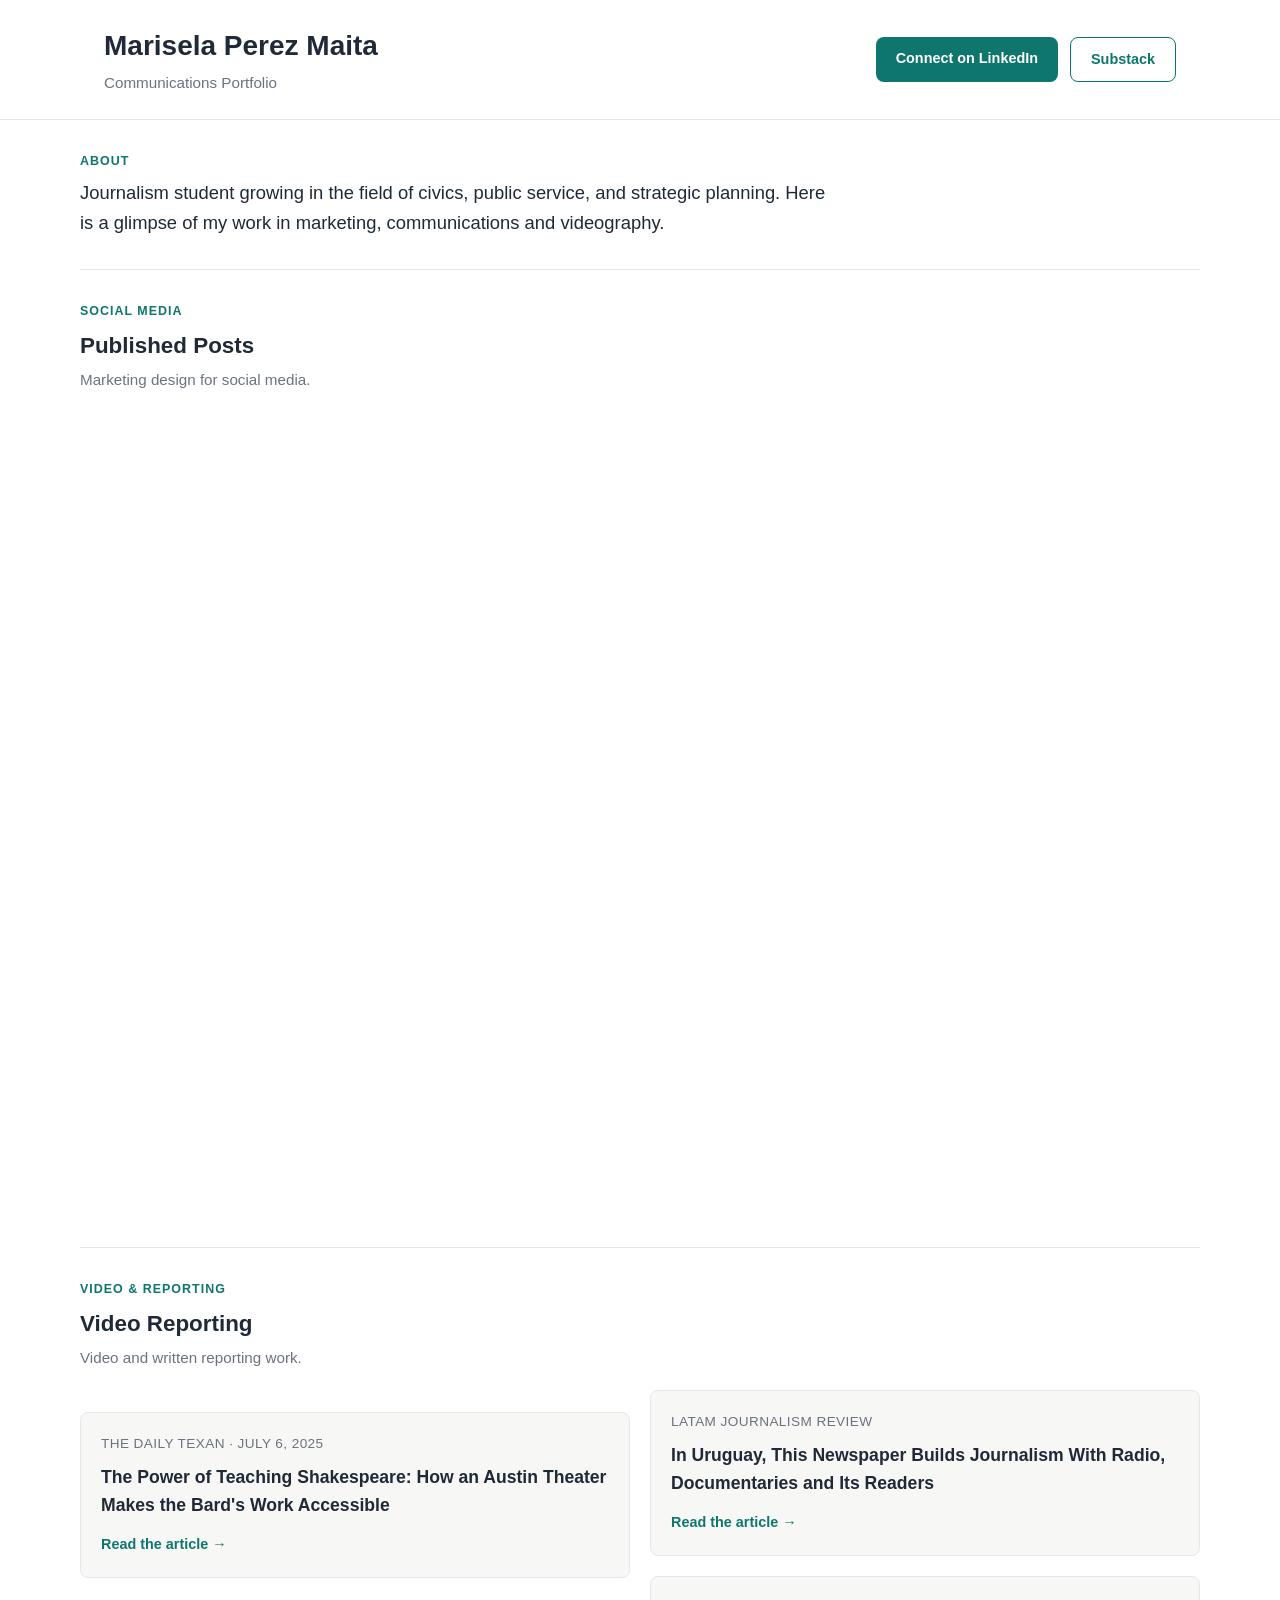
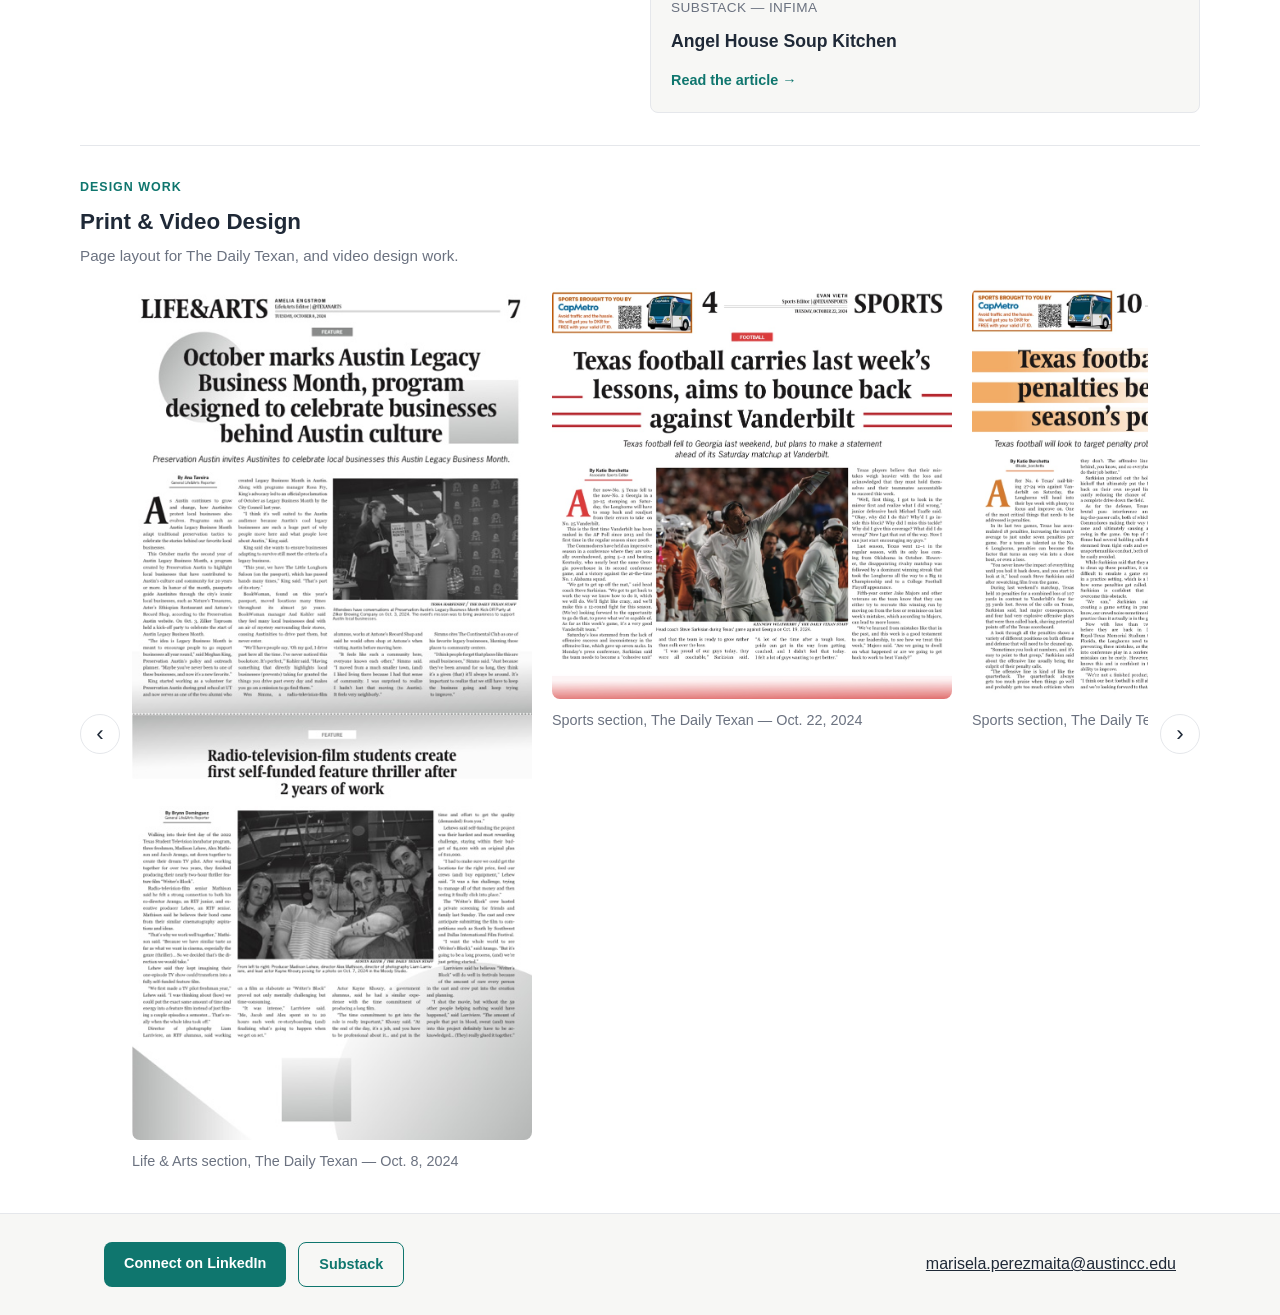
==== commit 7e3106ff: "Add LatAm Journalism Review and Substack pieces to Video Reporting" ====
--- a/index.html
+++ b/index.html
@@ -76,6 +76,16 @@
           <h3 class="article-title">The Power of Teaching Shakespeare: How an Austin Theater Makes the Bard's Work Accessible</h3>
           <span class="article-link">Read the article →</span>
         </a>
+        <a class="embed-card article-card" href="https://latamjournalismreview.org/articles/in-uruguay-this-newspaper-builds-journalism-with-radio-documentaries-and-its-readers/" target="_blank" rel="noopener">
+          <p class="article-source">LatAm Journalism Review</p>
+          <h3 class="article-title">In Uruguay, This Newspaper Builds Journalism With Radio, Documentaries and Its Readers</h3>
+          <span class="article-link">Read the article →</span>
+        </a>
+        <a class="embed-card article-card" href="https://open.substack.com/pub/infima/p/angel-house-soup-kitchen?r=2vaske&amp;utm_campaign=post-expanded-share&amp;utm_medium=post%20viewer" target="_blank" rel="noopener">
+          <p class="article-source">Substack — Infima</p>
+          <h3 class="article-title">Angel House Soup Kitchen</h3>
+          <span class="article-link">Read the article →</span>
+        </a>
       </div>
     </section>
 
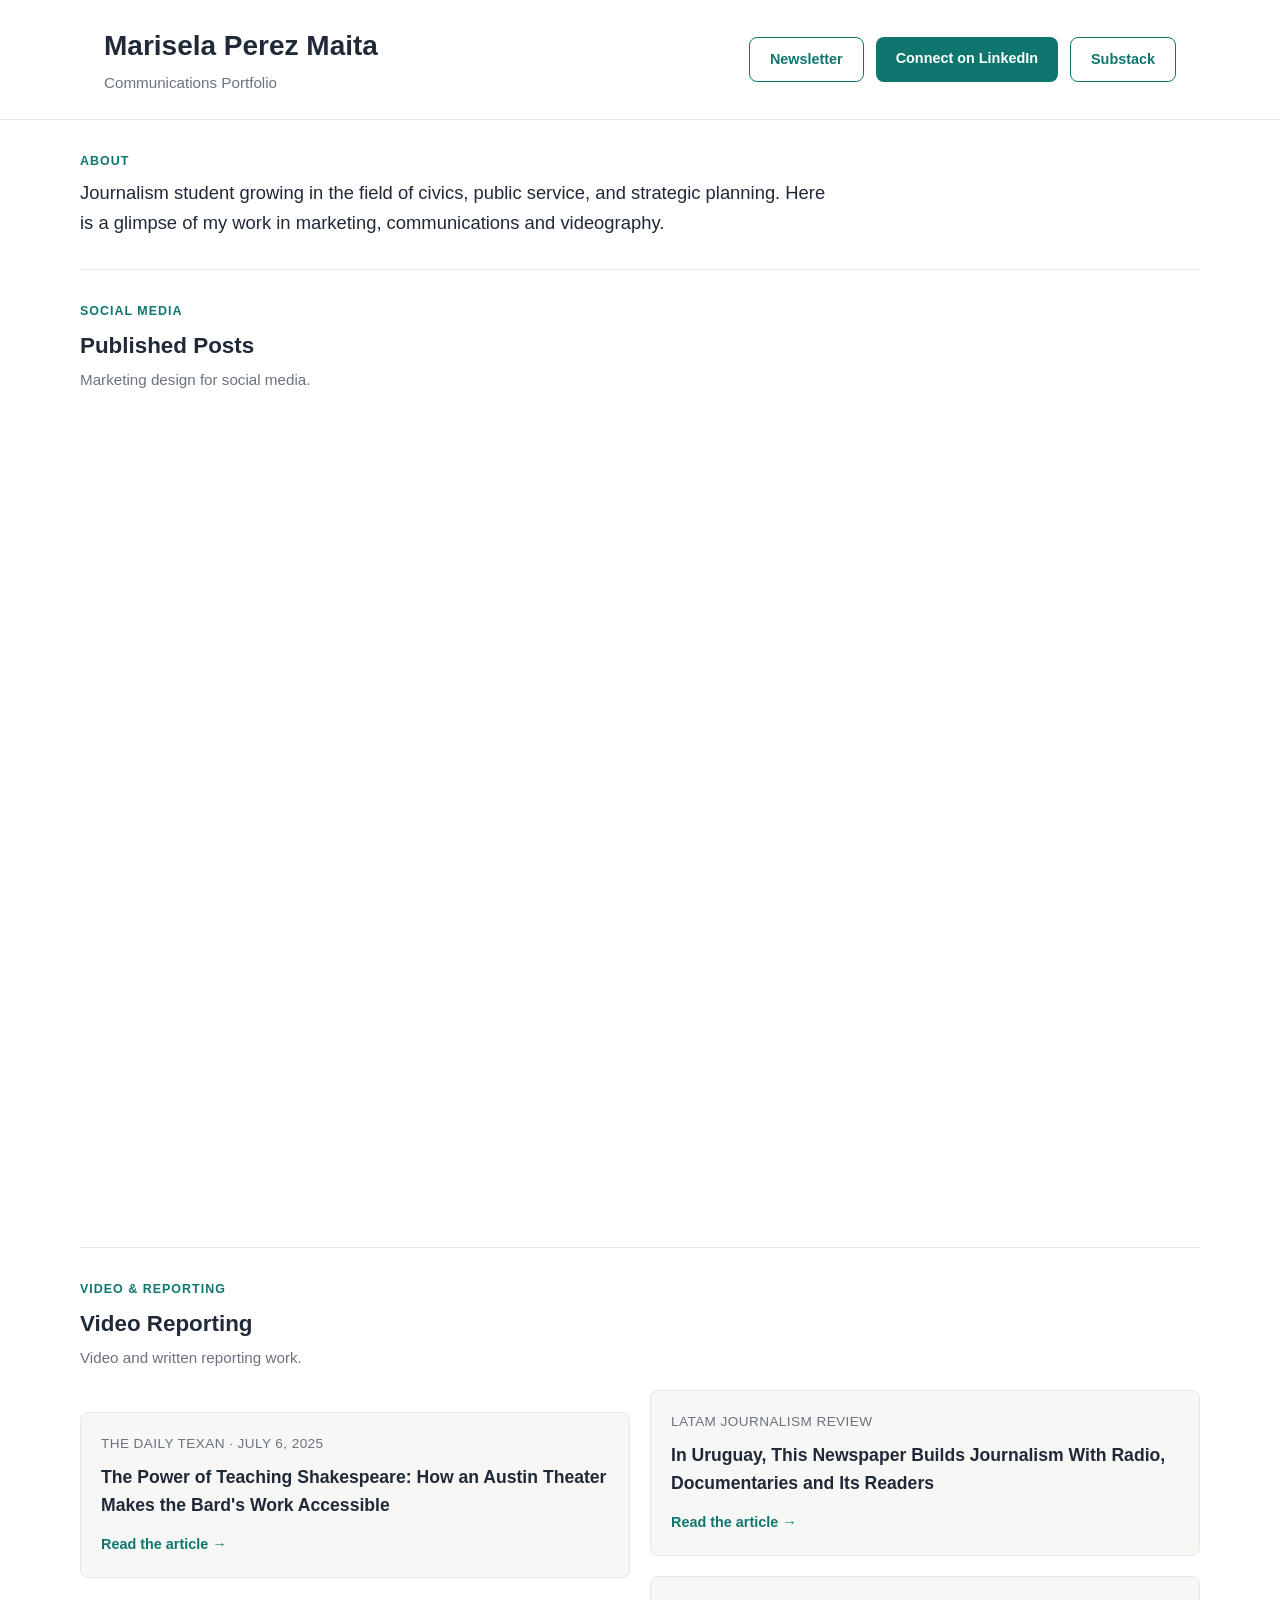
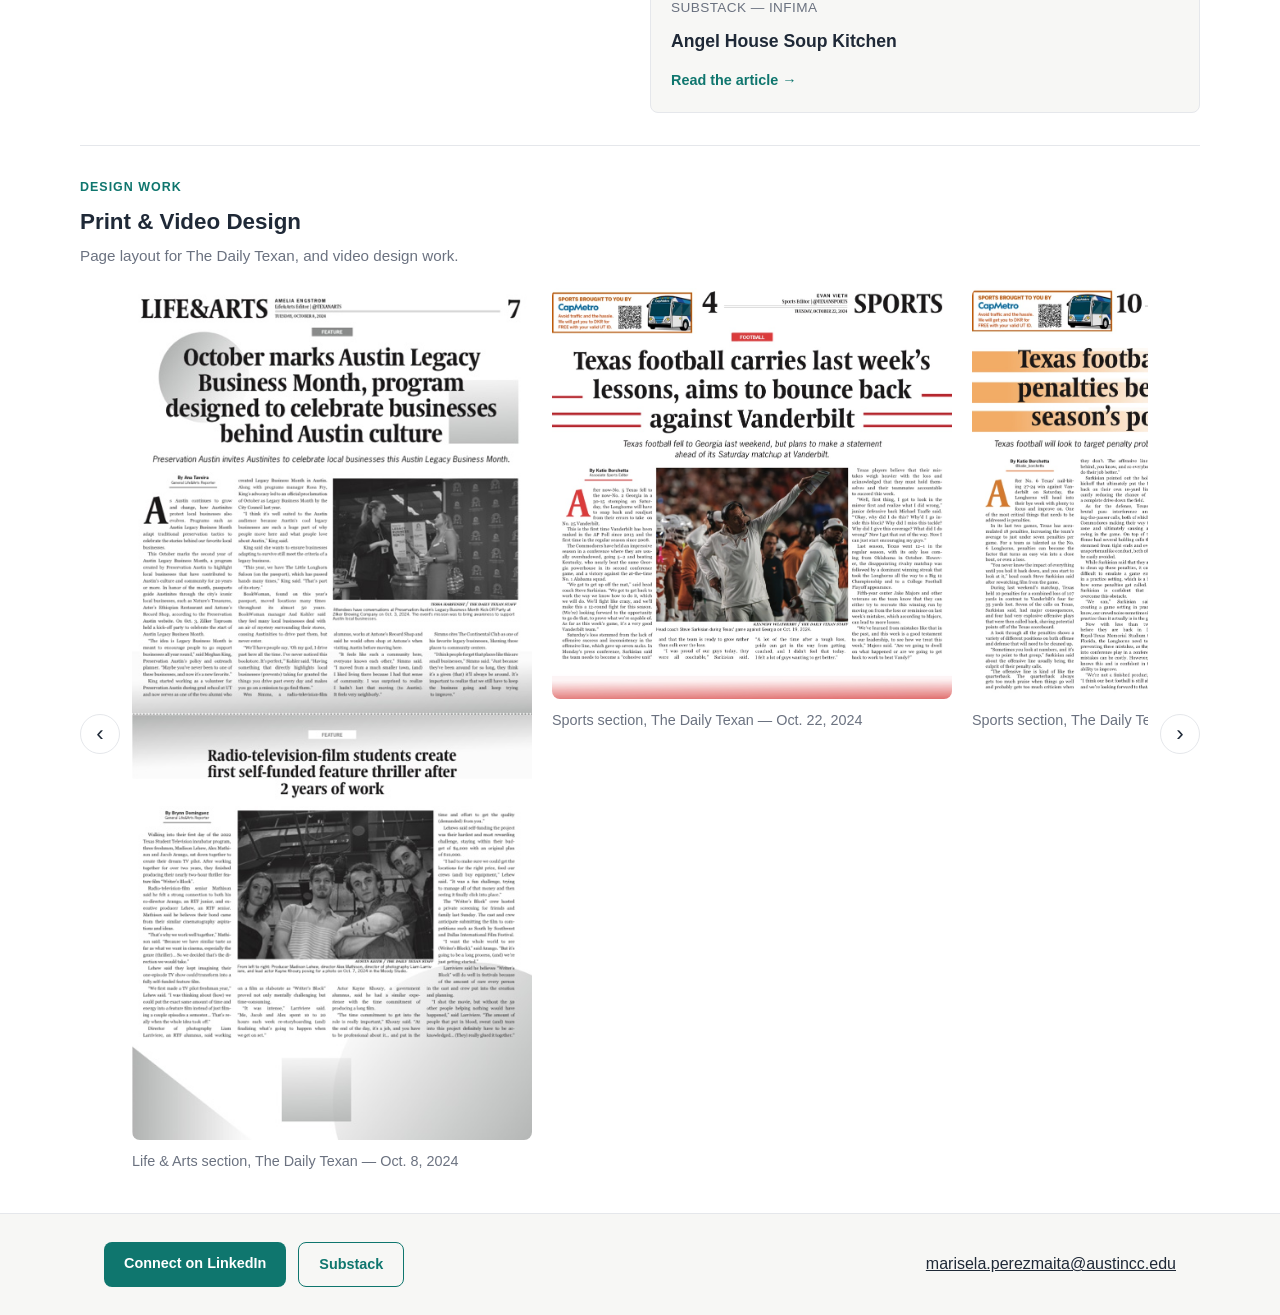
==== commit e1c943d8: "Add Newsletter page linking to ACCENT Monthly Newsletter" ====
--- a/index.html
+++ b/index.html
@@ -15,6 +15,7 @@
         <p class="tagline">Communications Portfolio</p>
       </div>
       <div class="header-links">
+        <a class="btn btn-outline" href="newsletter.html">Newsletter</a>
         <a class="btn btn-accent" href="https://www.linkedin.com/in/marisela-pm" target="_blank" rel="noopener">Connect on LinkedIn</a>
         <a class="btn btn-outline" href="https://substack.com/@infima" target="_blank" rel="noopener">Substack</a>
       </div>
--- a/css/style.css
+++ b/css/style.css
@@ -225,6 +225,41 @@
   color: var(--accent);
 }
 
+.home-link {
+  color: inherit;
+  text-decoration: none;
+}
+
+.newsletter-card {
+  display: block;
+  max-width: 480px;
+  padding: 24px;
+  border: 1px solid var(--border);
+  border-radius: var(--radius);
+  background: var(--bg-alt);
+  text-decoration: none;
+  color: var(--text);
+  transition: border-color 0.2s ease;
+}
+
+.newsletter-card:hover {
+  border-color: var(--accent);
+}
+
+.newsletter-card-title {
+  display: block;
+  font-size: 1.1rem;
+  font-weight: 700;
+  margin-bottom: 8px;
+}
+
+.newsletter-card-note {
+  display: block;
+  color: var(--text-muted);
+  font-size: 0.95rem;
+  margin-bottom: 16px;
+}
+
 .site-footer {
   border-top: 1px solid var(--border);
   padding: 28px 0;
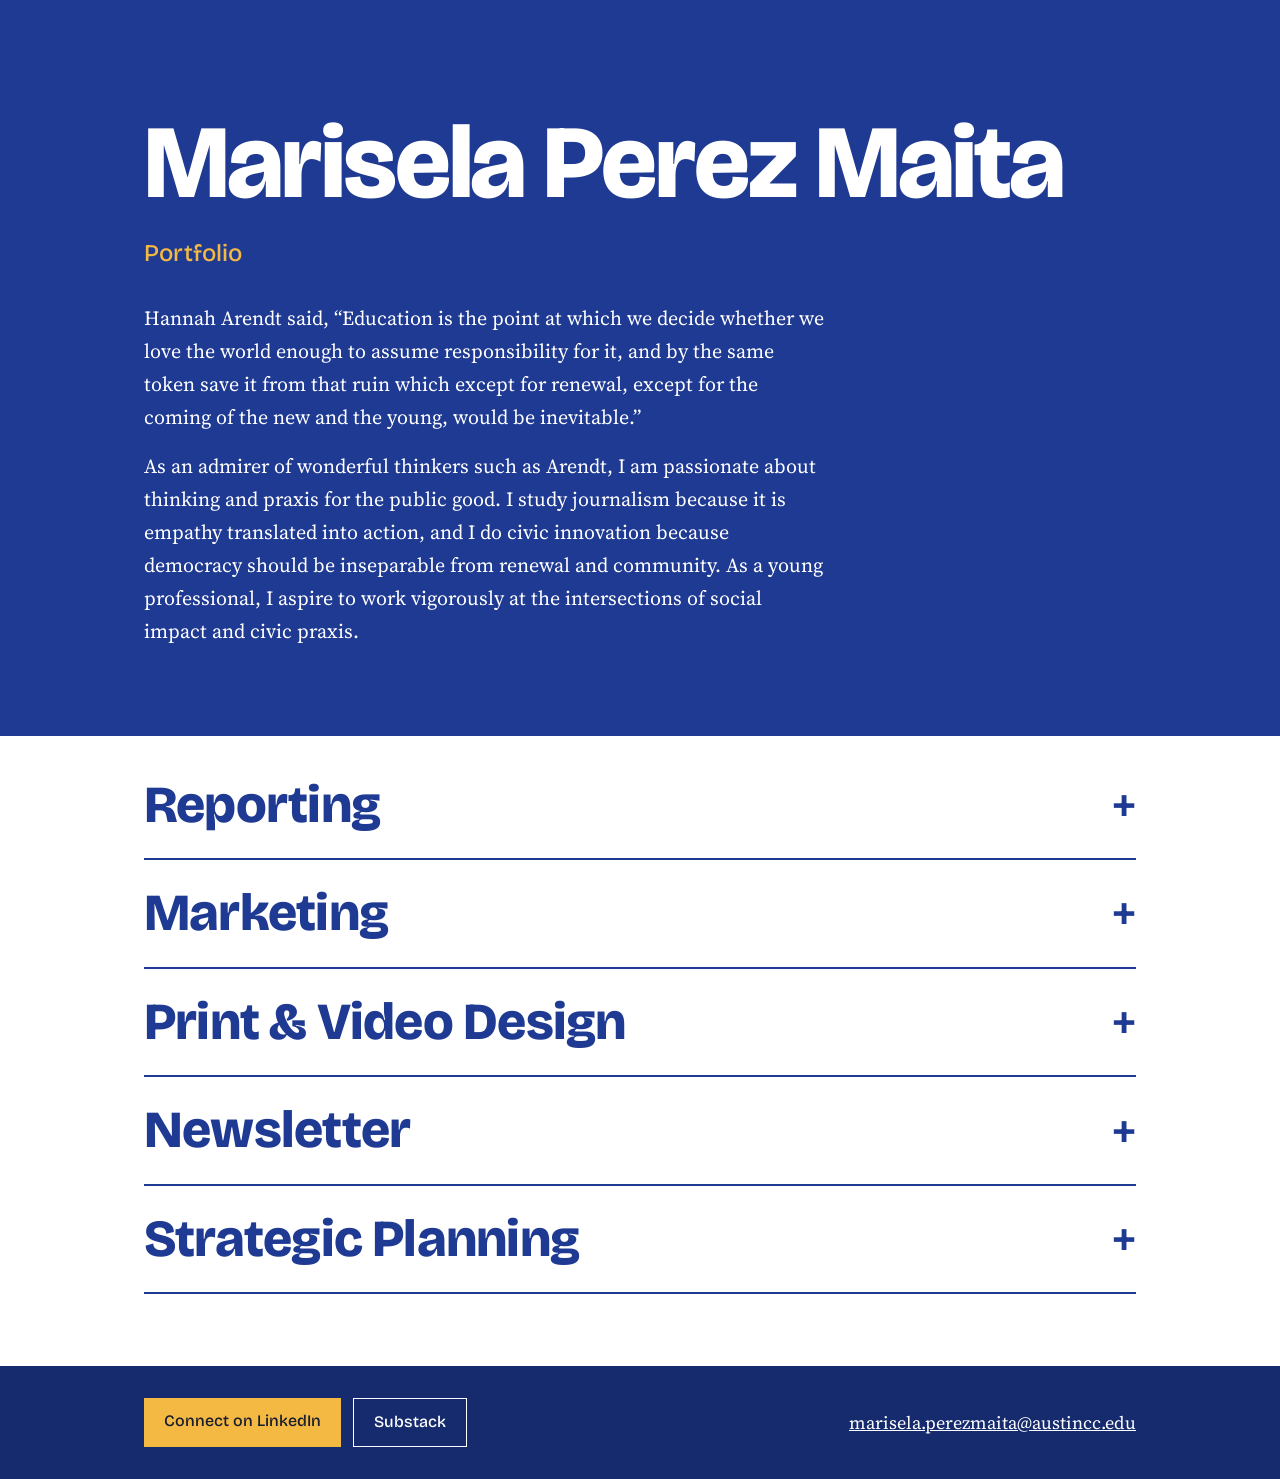
==== commit dd1dafaa: "Redesign portfolio with collapsible sections, new bio and Strategic Planning Co-Authored-By: Claude " ====
--- a/index.html
+++ b/index.html
@@ -3,40 +3,78 @@
 <head>
   <meta charset="UTF-8">
   <meta name="viewport" content="width=device-width, initial-scale=1.0">
-  <title>Marisela Perez Maita — Communications Portfolio</title>
-  <meta name="description" content="Marketing, communications, and video reporting work by Marisela Perez Maita.">
-  <link rel="stylesheet" href="css/style.css">
+  <title>Marisela Perez Maita — Portfolio</title>
+  <meta name="description" content="Reporting, marketing, design, and newsletter work by Marisela Perez Maita.">
+  <link rel="icon" href="assets/favicon.svg?v=4" type="image/svg+xml">
+  <link rel="icon" href="assets/favicon.png?v=4" type="image/png">
+  <link rel="apple-touch-icon" href="assets/favicon.png?v=4">
+  <link rel="preconnect" href="https://fonts.googleapis.com">
+  <link rel="preconnect" href="https://fonts.gstatic.com" crossorigin>
+  <link rel="stylesheet" href="https://fonts.googleapis.com/css2?family=Bricolage+Grotesque:opsz,wght@12..96,500;12..96,800&family=Source+Serif+4:opsz,wght@8..60,400;8..60,600&display=swap">
+  <link rel="stylesheet" href="css/style.css?v=4">
 </head>
 <body>
   <header class="site-header">
     <div class="container header-inner">
       <div>
         <h1>Marisela Perez Maita</h1>
-        <p class="tagline">Communications Portfolio</p>
-      </div>
-      <div class="header-links">
-        <a class="btn btn-outline" href="newsletter.html">Newsletter</a>
-        <a class="btn btn-accent" href="https://www.linkedin.com/in/marisela-pm" target="_blank" rel="noopener">Connect on LinkedIn</a>
-        <a class="btn btn-outline" href="https://substack.com/@infima" target="_blank" rel="noopener">Substack</a>
+        <p class="tagline">Portfolio</p>
+        <p class="bio-text">
+          Hannah Arendt said, “Education is the point at which we decide whether
+          we love the world enough to assume responsibility for it, and by the
+          same token save it from that ruin which except for renewal, except for
+          the coming of the new and the young, would be inevitable.”
+        </p>
+        <p class="bio-text">
+          As an admirer of wonderful thinkers such as Arendt, I am passionate
+          about thinking and praxis for the public good. I study journalism
+          because it is empathy translated into action, and I do civic innovation
+          because democracy should be inseparable from renewal and community. As
+          a young professional, I aspire to work vigorously at the intersections
+          of social impact and civic praxis.
+        </p>
       </div>
     </div>
   </header>
 
   <main>
-    <section id="bio" class="section container">
-      <p class="eyebrow">About</p>
-      <p class="bio-text">
-        Journalism student growing in the field of civics, public service,
-        and strategic planning. Here is a glimpse of my work in marketing,
-        communications and videography.
-      </p>
-    </section>
-
-    <section id="posts" class="section container">
-      <p class="eyebrow">Social Media</p>
-      <h2>Published Posts</h2>
-      <p class="section-note">Marketing design for social media.</p>
-      <div class="embeds-grid">
+    <section id="work" class="section container">
+      <details id="reporting" class="fold">
+        <summary>Reporting</summary>
+        <div class="fold-body">
+      <div class="reporting-grid">
+        <div class="posts-grid">
+          <div class="embed-card">
+          <blockquote class="instagram-media" data-instgrm-permalink="https://www.instagram.com/reel/DOgmwELEWwz/" data-instgrm-version="14" style="background:#FFF; border:0; border-radius:3px; box-shadow:0 0 1px 0 rgba(0,0,0,0.5),0 1px 10px 0 rgba(0,0,0,0.15); margin:1px; max-width:540px; min-width:326px; padding:0; width:calc(100% - 2px);"></blockquote>
+          </div>
+        </div>
+        <div class="article-list">
+        <a class="embed-card article-card" href="https://thedailytexan.com/2025/07/06/the-power-of-teaching-shakespeare-how-an-austin-theater-makes-the-bards-work-accessible/" target="_blank" rel="noopener">
+          <p class="article-source">The Daily Texan, July 6, 2025</p>
+          <h3 class="article-title">The Power of Teaching Shakespeare: How an Austin Theater Makes the Bard's Work Accessible</h3>
+          <span class="article-link">Read the article</span>
+        </a>
+        <a class="embed-card article-card" href="https://latamjournalismreview.org/articles/in-uruguay-this-newspaper-builds-journalism-with-radio-documentaries-and-its-readers/" target="_blank" rel="noopener">
+          <p class="article-source">LatAm Journalism Review</p>
+          <h3 class="article-title">In Uruguay, This Newspaper Builds Journalism With Radio, Documentaries and Its Readers</h3>
+          <span class="article-link">Read the article</span>
+        </a>
+        <a class="embed-card article-card" href="https://open.substack.com/pub/infima/p/angel-house-soup-kitchen?r=2vaske&amp;utm_campaign=post-expanded-share&amp;utm_medium=post%20viewer" target="_blank" rel="noopener">
+          <p class="article-source">Substack</p>
+          <h3 class="article-title">Angel House Soup Kitchen</h3>
+          <span class="article-link">Read the article</span>
+        </a>
+        </div>
+      </div>
+        </div>
+      </details>
+      <details id="marketing" class="fold">
+        <summary>Marketing</summary>
+        <div class="fold-body">
+      <div class="posts-grid">
+        <div class="embed-card">
+          <blockquote class="instagram-media" data-instgrm-permalink="https://www.instagram.com/p/DPEvKjMjwTg/" data-instgrm-version="14" style="background:#FFF; border:0; border-radius:3px; box-shadow:0 0 1px 0 rgba(0,0,0,0.5),0 1px 10px 0 rgba(0,0,0,0.15); margin:1px; max-width:540px; min-width:326px; padding:0; width:calc(100% - 2px);"></blockquote>
+        </div>
         <div class="embed-card">
           <blockquote class="instagram-media" data-instgrm-permalink="https://www.instagram.com/p/DNEBD12unWg/" data-instgrm-version="14" style="background:#FFF; border:0; border-radius:3px; box-shadow:0 0 1px 0 rgba(0,0,0,0.5),0 1px 10px 0 rgba(0,0,0,0.15); margin:1px; max-width:540px; min-width:326px; padding:0; width:calc(100% - 2px);"></blockquote>
         </div>
@@ -50,50 +88,17 @@
           <blockquote class="instagram-media" data-instgrm-permalink="https://www.instagram.com/p/DMf-cd4oMvK/" data-instgrm-version="14" style="background:#FFF; border:0; border-radius:3px; box-shadow:0 0 1px 0 rgba(0,0,0,0.5),0 1px 10px 0 rgba(0,0,0,0.15); margin:1px; max-width:540px; min-width:326px; padding:0; width:calc(100% - 2px);"></blockquote>
         </div>
         <div class="embed-card">
-          <iframe src="https://www.linkedin.com/embed/feed/update/urn:li:activity:7358588513568673792" height="737" width="504" frameborder="0" allowfullscreen title="Embedded LinkedIn post from Knight Center UT"></iframe>
-        </div>
-        <div class="embed-card">
           <blockquote class="instagram-media" data-instgrm-permalink="https://www.instagram.com/p/DM_G3ohu3Ex/" data-instgrm-version="14" style="background:#FFF; border:0; border-radius:3px; box-shadow:0 0 1px 0 rgba(0,0,0,0.5),0 1px 10px 0 rgba(0,0,0,0.15); margin:1px; max-width:540px; min-width:326px; padding:0; width:calc(100% - 2px);"></blockquote>
         </div>
         <div class="embed-card">
           <blockquote class="instagram-media" data-instgrm-permalink="https://www.instagram.com/p/DLVDKvXItpI/" data-instgrm-version="14" style="background:#FFF; border:0; border-radius:3px; box-shadow:0 0 1px 0 rgba(0,0,0,0.5),0 1px 10px 0 rgba(0,0,0,0.15); margin:1px; max-width:540px; min-width:326px; padding:0; width:calc(100% - 2px);"></blockquote>
         </div>
-        <div class="embed-card">
-          <blockquote class="instagram-media" data-instgrm-permalink="https://www.instagram.com/p/DPEvKjMjwTg/" data-instgrm-version="14" style="background:#FFF; border:0; border-radius:3px; box-shadow:0 0 1px 0 rgba(0,0,0,0.5),0 1px 10px 0 rgba(0,0,0,0.15); margin:1px; max-width:540px; min-width:326px; padding:0; width:calc(100% - 2px);"></blockquote>
+      </div>
         </div>
-      </div>
-    </section>
-
-    <section id="video-reporting" class="section container">
-      <p class="eyebrow">Video &amp; Reporting</p>
-      <h2>Video Reporting</h2>
-      <p class="section-note">Video and written reporting work.</p>
-      <div class="embeds-grid">
-        <div class="embed-card">
-          <blockquote class="instagram-media" data-instgrm-permalink="https://www.instagram.com/reel/DOgmwELEWwz/" data-instgrm-version="14" style="background:#FFF; border:0; border-radius:3px; box-shadow:0 0 1px 0 rgba(0,0,0,0.5),0 1px 10px 0 rgba(0,0,0,0.15); margin:1px; max-width:540px; min-width:326px; padding:0; width:calc(100% - 2px);"></blockquote>
-        </div>
-        <a class="embed-card article-card" href="https://thedailytexan.com/2025/07/06/the-power-of-teaching-shakespeare-how-an-austin-theater-makes-the-bards-work-accessible/" target="_blank" rel="noopener">
-          <p class="article-source">The Daily Texan · July 6, 2025</p>
-          <h3 class="article-title">The Power of Teaching Shakespeare: How an Austin Theater Makes the Bard's Work Accessible</h3>
-          <span class="article-link">Read the article →</span>
-        </a>
-        <a class="embed-card article-card" href="https://latamjournalismreview.org/articles/in-uruguay-this-newspaper-builds-journalism-with-radio-documentaries-and-its-readers/" target="_blank" rel="noopener">
-          <p class="article-source">LatAm Journalism Review</p>
-          <h3 class="article-title">In Uruguay, This Newspaper Builds Journalism With Radio, Documentaries and Its Readers</h3>
-          <span class="article-link">Read the article →</span>
-        </a>
-        <a class="embed-card article-card" href="https://open.substack.com/pub/infima/p/angel-house-soup-kitchen?r=2vaske&amp;utm_campaign=post-expanded-share&amp;utm_medium=post%20viewer" target="_blank" rel="noopener">
-          <p class="article-source">Substack — Infima</p>
-          <h3 class="article-title">Angel House Soup Kitchen</h3>
-          <span class="article-link">Read the article →</span>
-        </a>
-      </div>
-    </section>
-
-    <section id="print" class="section container">
-      <p class="eyebrow">Design Work</p>
-      <h2>Print &amp; Video Design</h2>
-      <p class="section-note">Page layout for The Daily Texan, and video design work.</p>
+      </details>
+      <details id="print" class="fold">
+        <summary>Print &amp; Video Design</summary>
+        <div class="fold-body">
       <div class="carousel">
         <button class="carousel-arrow carousel-arrow--prev" aria-label="Previous">‹</button>
         <div class="carousel-track">
@@ -120,6 +125,30 @@
         </div>
         <button class="carousel-arrow carousel-arrow--next" aria-label="Next">›</button>
       </div>
+        </div>
+      </details>
+      <details id="newsletter" class="fold">
+        <summary>Newsletter</summary>
+        <div class="fold-body">
+      <a class="newsletter-card" href="https://mailchi.mp/2ba8d38e01a6/accent-monthly-newsletter" target="_blank" rel="noopener">
+        <span class="newsletter-card-title">ACCENT Monthly Newsletter, Edition I</span>
+        <span class="newsletter-card-note">Led as Promotions Director: campus events, SGA elections, student orgs, and entertainment coverage.</span>
+        <span class="article-link">Read the newsletter</span>
+      </a>
+        </div>
+      </details>
+      <details id="strategic-planning" class="fold">
+        <summary>Strategic Planning</summary>
+        <div class="fold-body">
+          <ul class="plan-list">
+            <li>Designing a civic fellowship at Austin Community College's Center for Government &amp; Civic Service to train students in leadership and productive political disagreement.</li>
+            <li>Implementing a citizen assembly that brings community members together to deliberate on a social issue and develop recommendations for a representative body, in partnership with New America and Campus Compact.</li>
+            <li>Executed a Central Texas Journalism Summit that gathered eight college newspapers from across the state to create a community of practice promoting greater impact, protection and collaboration in college journalism.</li>
+            <li>Designed and ran civic leadership simulations that train students in skills such as strategic communication, conflict management and ethical decision-making.</li>
+            <li>Trained facilitator of the Great Questions Seminars, public forums that use classic historical, philosophical and literary texts to engage students and community members in dialogue about our human experience.</li>
+          </ul>
+        </div>
+      </details>
     </section>
   </main>
 
@@ -133,8 +162,6 @@
     </div>
   </footer>
 
-  <script src="js/main.js"></script>
-  <!-- Renders the Instagram embeds in the Published Posts and Video Reporting sections -->
-  <script async src="//www.instagram.com/embed.js"></script>
+  <script src="js/main.js?v=2"></script>
 </body>
 </html>
--- a/css/style.css
+++ b/css/style.css
@@ -1,23 +1,33 @@
 :root {
-  --accent: #0F766E;
-  --accent-dark: #0B5C56;
+  --blue: #1F3A93;
+  --blue-dark: #162B6E;
+  --gold: #F4B942;
   --bg: #FFFFFF;
-  --bg-alt: #F7F7F5;
-  --text: #1F2937;
-  --text-muted: #6B7280;
-  --border: #E5E7EB;
-  --radius: 8px;
-  --max-width: 1120px;
+  --bg-alt: #EEF1FA;
+  --text: #171C2E;
+  --text-muted: #565E75;
+  --border: #D5DAEA;
+  --display: "Bricolage Grotesque", -apple-system, "Segoe UI", sans-serif;
+  --body: "Source Serif 4", Georgia, serif;
+  --max-width: 1040px;
 }
 
 * { box-sizing: border-box; }
 
 body {
   margin: 0;
-  font-family: -apple-system, BlinkMacSystemFont, "Segoe UI", Roboto, Helvetica, Arial, sans-serif;
+  font-family: var(--body);
+  font-size: 1.125rem;
   color: var(--text);
   background: var(--bg);
-  line-height: 1.6;
+  line-height: 1.65;
+}
+
+a:focus-visible,
+summary:focus-visible,
+button:focus-visible {
+  outline: 3px solid var(--gold);
+  outline-offset: 3px;
 }
 
 .container {
@@ -27,107 +37,95 @@
 }
 
 .site-header {
-  border-bottom: 1px solid var(--border);
-  padding: 24px 0;
-}
-
-.header-inner {
-  display: flex;
-  flex-wrap: wrap;
+  background: var(--blue);
+  color: #fff;
+  padding: clamp(56px, 10vw, 112px) 0 clamp(48px, 8vw, 88px);
+}
+
+h1 {
+  margin: 0;
+  font-family: var(--display);
+  font-weight: 800;
+  font-size: clamp(2.9rem, 10vw, 6.5rem);
+  line-height: 0.98;
+  letter-spacing: -0.02em;
+}
+
+.tagline {
+  margin: 20px 0 0;
+  color: var(--gold);
+  font-family: var(--display);
+  font-weight: 500;
+  font-size: clamp(1.15rem, 2.5vw, 1.5rem);
+}
+
+.bio-text {
+  max-width: 34em;
+  margin: 28px 0 0;
+  font-size: 1.25rem;
+}
+
+.bio-text + .bio-text {
+  margin-top: 16px;
+}
+
+.section {
+  padding: 32px 24px;
+}
+
+#work {
+  padding-top: 16px;
+  padding-bottom: 72px;
+}
+
+.fold {
+  border-bottom: 2px solid var(--blue);
+}
+
+.fold summary {
+  display: flex;
   align-items: center;
   justify-content: space-between;
   gap: 16px;
-}
-
-h1 {
-  margin: 0 0 2px;
-  font-size: 1.75rem;
-}
-
-.tagline {
-  margin: 0;
-  color: var(--text-muted);
-  font-size: 0.95rem;
-}
-
-.header-links,
-.footer-links {
-  display: flex;
-  flex-wrap: wrap;
-  gap: 12px;
-}
-
-.btn {
-  display: inline-block;
-  padding: 10px 20px;
-  border-radius: var(--radius);
-  text-decoration: none;
-  font-weight: 600;
-  font-size: 0.9rem;
-}
-
-.btn-accent {
-  background: var(--accent);
-  color: #fff;
-}
-
-.btn-accent:hover {
-  background: var(--accent-dark);
-}
-
-.btn-outline {
-  background: transparent;
-  color: var(--accent);
-  border: 1px solid var(--accent);
-}
-
-.btn-outline:hover {
-  background: var(--accent);
-  color: #fff;
-}
-
-.section {
-  padding: 32px 0;
-}
-
-.section + .section {
-  border-top: 1px solid var(--border);
-}
-
-.eyebrow {
-  margin: 0 0 6px;
-  color: var(--accent);
-  font-size: 0.78rem;
-  font-weight: 700;
-  text-transform: uppercase;
-  letter-spacing: 0.08em;
-}
-
-.section h2 {
-  margin: 0 0 4px;
-  font-size: 1.4rem;
-}
-
-.section-note {
-  margin: 0 0 20px;
-  color: var(--text-muted);
-  font-size: 0.95rem;
-}
-
-.bio-text {
-  font-size: 1.15rem;
-  max-width: 760px;
-  margin: 0;
-}
-
-.embeds-grid {
-  column-width: 540px;
-  column-gap: 20px;
+  padding: 26px 0;
+  color: var(--blue);
+  font-family: var(--display);
+  font-weight: 800;
+  font-size: clamp(1.9rem, 5.5vw, 3.25rem);
+  line-height: 1.05;
+  letter-spacing: -0.015em;
+  list-style: none;
+  cursor: pointer;
+}
+
+.fold summary::-webkit-details-marker {
+  display: none;
+}
+
+.fold summary::after {
+  content: "+";
+  flex: 0 0 auto;
+  font-weight: 500;
+  line-height: 1;
+  transition: transform 0.2s ease;
+}
+
+.fold[open] summary::after {
+  transform: rotate(45deg);
+}
+
+.fold-body {
+  padding: 4px 0 36px;
+}
+
+.posts-grid {
+  display: grid;
+  grid-template-columns: repeat(auto-fill, minmax(230px, 1fr));
+  gap: 16px;
+  align-items: start;
 }
 
 .embed-card {
-  break-inside: avoid;
-  margin: 0 0 20px;
   display: flex;
   justify-content: center;
 }
@@ -136,39 +134,66 @@
   max-width: 100%;
 }
 
+/* Instagram embeds refuse to go under 326px wide, so scale them down instead */
+.posts-grid .embed-card {
+  zoom: 0.7;
+  overflow: hidden;
+  border-top: 1px solid var(--border);
+}
+
+/* Slides Instagram's header out of view: its "View profile" button overlaps long account names */
+.posts-grid .instagram-media {
+  margin-top: -58px !important;
+}
+
+.reporting-grid {
+  display: grid;
+  grid-template-columns: 240px 1fr;
+  gap: 36px;
+  align-items: start;
+}
+
+.reporting-grid .posts-grid {
+  grid-template-columns: 1fr;
+}
+
 .article-card {
   display: block;
-  padding: 20px;
-  border: 1px solid var(--border);
-  border-radius: var(--radius);
-  background: var(--bg-alt);
+  padding: 20px 0;
+  border-top: 1px solid var(--border);
   text-decoration: none;
   color: var(--text);
-  transition: border-color 0.2s ease;
-  width: 100%;
-}
-
-.article-card:hover {
-  border-color: var(--accent);
+}
+
+.article-card:first-child {
+  border-top: 0;
+  padding-top: 0;
 }
 
 .article-source {
+  margin: 0 0 4px;
+  font-size: 1rem;
+  color: var(--text-muted);
+}
+
+.article-title {
   margin: 0 0 8px;
-  font-size: 0.85rem;
-  color: var(--text-muted);
-  text-transform: uppercase;
-  letter-spacing: 0.03em;
-}
-
-.article-title {
-  margin: 0 0 12px;
-  font-size: 1.1rem;
+  font-family: var(--display);
+  font-weight: 500;
+  font-size: 1.4rem;
+  line-height: 1.2;
+}
+
+.article-card:hover .article-title {
+  color: var(--blue);
 }
 
 .article-link {
+  color: var(--blue);
   font-weight: 600;
-  color: var(--accent);
-  font-size: 0.9rem;
+  font-size: 1rem;
+  text-decoration: underline;
+  text-underline-offset: 3px;
 }
 
 .carousel {
@@ -189,40 +214,75 @@
 .carousel-slide {
   flex: 0 0 auto;
   scroll-snap-align: start;
-  width: min(400px, 78vw);
+  width: min(340px, 72vw);
   margin: 0;
 }
 
 .carousel-slide img,
 .carousel-slide video {
   width: 100%;
-  border-radius: var(--radius);
   display: block;
   background: #000;
 }
 
 .carousel-slide figcaption {
   margin-top: 10px;
-  font-size: 0.9rem;
+  font-size: 1rem;
   color: var(--text-muted);
 }
 
 .carousel-arrow {
   flex: 0 0 auto;
-  width: 40px;
-  height: 40px;
+  width: 44px;
+  height: 44px;
   border-radius: 50%;
-  border: 1px solid var(--border);
+  border: 2px solid var(--blue);
   background: var(--bg);
-  color: var(--text);
+  color: var(--blue);
   font-size: 1.4rem;
   line-height: 1;
   cursor: pointer;
 }
 
 .carousel-arrow:hover {
-  border-color: var(--accent);
-  color: var(--accent);
+  background: var(--blue);
+  color: #fff;
+}
+
+.newsletter-card {
+  display: block;
+  max-width: 34em;
+  text-decoration: none;
+  color: var(--text);
+}
+
+.newsletter-card-title {
+  display: block;
+  font-family: var(--display);
+  font-weight: 500;
+  font-size: 1.4rem;
+  line-height: 1.2;
+  margin-bottom: 8px;
+}
+
+.newsletter-card-note {
+  display: block;
+  color: var(--text-muted);
+  margin-bottom: 8px;
+}
+
+.plan-list {
+  max-width: 38em;
+  margin: 0;
+  padding-left: 1.2em;
+}
+
+.plan-list li + li {
+  margin-top: 16px;
+}
+
+.plan-list li::marker {
+  color: var(--blue);
 }
 
 .home-link {
@@ -230,40 +290,60 @@
   text-decoration: none;
 }
 
-.newsletter-card {
-  display: block;
-  max-width: 480px;
-  padding: 24px;
-  border: 1px solid var(--border);
-  border-radius: var(--radius);
-  background: var(--bg-alt);
+.header-inner {
+  display: flex;
+  flex-wrap: wrap;
+  align-items: flex-end;
+  justify-content: space-between;
+  gap: 24px;
+}
+
+.eyebrow {
+  margin: 0;
+  color: var(--text-muted);
+}
+
+.section h2 {
+  margin: 0 0 4px;
+  font-family: var(--display);
+  font-size: 1.75rem;
+}
+
+.section-note {
+  margin: 0 0 20px;
+  color: var(--text-muted);
+}
+
+.header-links,
+.footer-links {
+  display: flex;
+  flex-wrap: wrap;
+  gap: 12px;
+}
+
+.btn {
+  display: inline-block;
+  padding: 10px 20px;
+  font-family: var(--display);
+  font-weight: 500;
+  font-size: 1rem;
   text-decoration: none;
+}
+
+.btn-accent {
+  background: var(--gold);
   color: var(--text);
-  transition: border-color 0.2s ease;
-}
-
-.newsletter-card:hover {
-  border-color: var(--accent);
-}
-
-.newsletter-card-title {
-  display: block;
-  font-size: 1.1rem;
-  font-weight: 700;
-  margin-bottom: 8px;
-}
-
-.newsletter-card-note {
-  display: block;
-  color: var(--text-muted);
-  font-size: 0.95rem;
-  margin-bottom: 16px;
+}
+
+.btn-outline {
+  color: #fff;
+  border: 1px solid #fff;
 }
 
 .site-footer {
-  border-top: 1px solid var(--border);
-  padding: 28px 0;
-  background: var(--bg-alt);
+  background: var(--blue-dark);
+  color: #fff;
+  padding: 32px 0;
 }
 
 .footer-inner {
@@ -279,5 +359,17 @@
 }
 
 .footer-contact a {
-  color: var(--text);
-}
+  color: inherit;
+}
+
+@media (max-width: 640px) {
+  .reporting-grid {
+    grid-template-columns: 1fr;
+  }
+}
+
+@media (prefers-reduced-motion: reduce) {
+  .fold summary::after {
+    transition: none;
+  }
+}
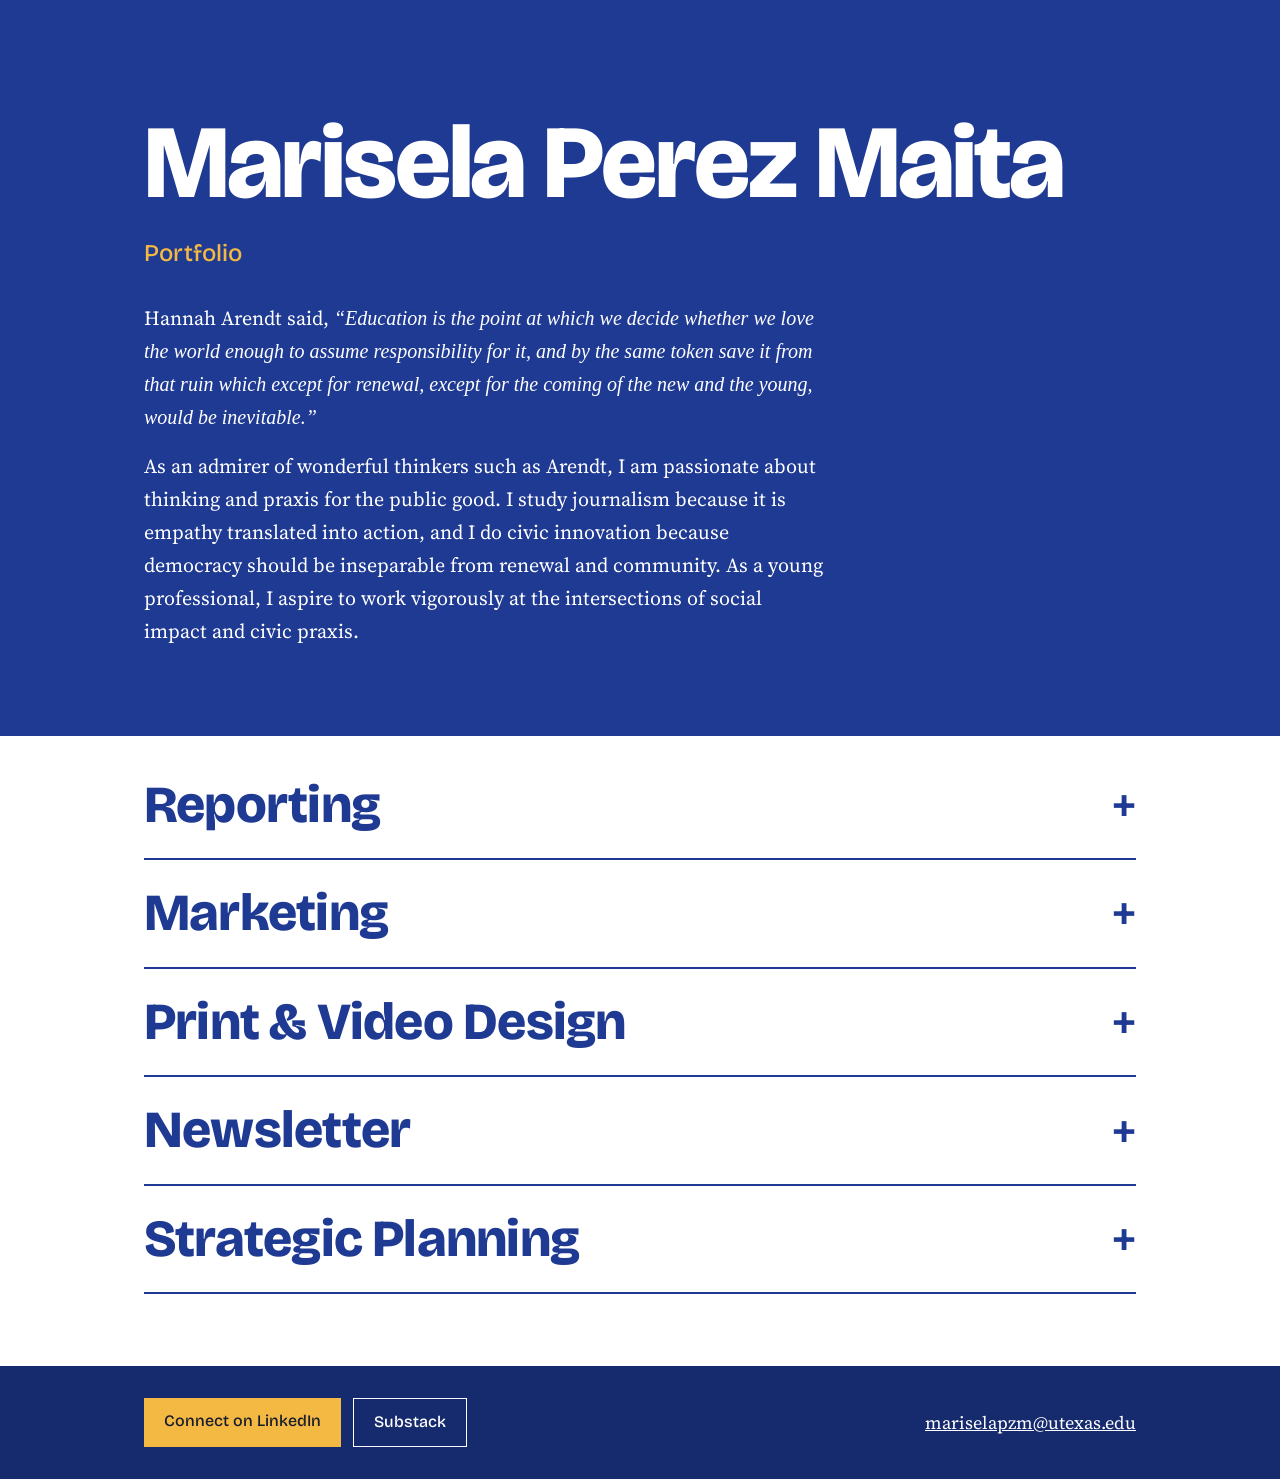
==== commit 03669f0e: "Italicize Arendt quote; replace Instagram embeds with image cards Also updates footer contact email " ====
--- a/index.html
+++ b/index.html
@@ -11,7 +11,7 @@
   <link rel="preconnect" href="https://fonts.googleapis.com">
   <link rel="preconnect" href="https://fonts.gstatic.com" crossorigin>
   <link rel="stylesheet" href="https://fonts.googleapis.com/css2?family=Bricolage+Grotesque:opsz,wght@12..96,500;12..96,800&family=Source+Serif+4:opsz,wght@8..60,400;8..60,600&display=swap">
-  <link rel="stylesheet" href="css/style.css?v=4">
+  <link rel="stylesheet" href="css/style.css?v=6">
 </head>
 <body>
   <header class="site-header">
@@ -20,10 +20,10 @@
         <h1>Marisela Perez Maita</h1>
         <p class="tagline">Portfolio</p>
         <p class="bio-text">
-          Hannah Arendt said, “Education is the point at which we decide whether
+          Hannah Arendt said, <em>“Education is the point at which we decide whether
           we love the world enough to assume responsibility for it, and by the
           same token save it from that ruin which except for renewal, except for
-          the coming of the new and the young, would be inevitable.”
+          the coming of the new and the young, would be inevitable.”</em>
         </p>
         <p class="bio-text">
           As an admirer of wonderful thinkers such as Arendt, I am passionate
@@ -44,22 +44,20 @@
         <div class="fold-body">
       <div class="reporting-grid">
         <div class="posts-grid">
-          <div class="embed-card">
-          <blockquote class="instagram-media" data-instgrm-permalink="https://www.instagram.com/reel/DOgmwELEWwz/" data-instgrm-version="14" style="background:#FFF; border:0; border-radius:3px; box-shadow:0 0 1px 0 rgba(0,0,0,0.5),0 1px 10px 0 rgba(0,0,0,0.15); margin:1px; max-width:540px; min-width:326px; padding:0; width:calc(100% - 2px);"></blockquote>
-          </div>
+          <a class="post-card" href="https://www.instagram.com/reel/DOgmwELEWwz/" target="_blank" rel="noopener"><img src="assets/posts/DOgmwELEWwz.jpg" alt="Video on a Uruguayan newspaper that builds journalism with radio, documentaries and its readers" width="600"></a>
         </div>
         <div class="article-list">
-        <a class="embed-card article-card" href="https://thedailytexan.com/2025/07/06/the-power-of-teaching-shakespeare-how-an-austin-theater-makes-the-bards-work-accessible/" target="_blank" rel="noopener">
+        <a class="article-card" href="https://thedailytexan.com/2025/07/06/the-power-of-teaching-shakespeare-how-an-austin-theater-makes-the-bards-work-accessible/" target="_blank" rel="noopener">
           <p class="article-source">The Daily Texan, July 6, 2025</p>
           <h3 class="article-title">The Power of Teaching Shakespeare: How an Austin Theater Makes the Bard's Work Accessible</h3>
           <span class="article-link">Read the article</span>
         </a>
-        <a class="embed-card article-card" href="https://latamjournalismreview.org/articles/in-uruguay-this-newspaper-builds-journalism-with-radio-documentaries-and-its-readers/" target="_blank" rel="noopener">
+        <a class="article-card" href="https://latamjournalismreview.org/articles/in-uruguay-this-newspaper-builds-journalism-with-radio-documentaries-and-its-readers/" target="_blank" rel="noopener">
           <p class="article-source">LatAm Journalism Review</p>
           <h3 class="article-title">In Uruguay, This Newspaper Builds Journalism With Radio, Documentaries and Its Readers</h3>
           <span class="article-link">Read the article</span>
         </a>
-        <a class="embed-card article-card" href="https://open.substack.com/pub/infima/p/angel-house-soup-kitchen?r=2vaske&amp;utm_campaign=post-expanded-share&amp;utm_medium=post%20viewer" target="_blank" rel="noopener">
+        <a class="article-card" href="https://open.substack.com/pub/infima/p/angel-house-soup-kitchen?r=2vaske&amp;utm_campaign=post-expanded-share&amp;utm_medium=post%20viewer" target="_blank" rel="noopener">
           <p class="article-source">Substack</p>
           <h3 class="article-title">Angel House Soup Kitchen</h3>
           <span class="article-link">Read the article</span>
@@ -72,27 +70,13 @@
         <summary>Marketing</summary>
         <div class="fold-body">
       <div class="posts-grid">
-        <div class="embed-card">
-          <blockquote class="instagram-media" data-instgrm-permalink="https://www.instagram.com/p/DPEvKjMjwTg/" data-instgrm-version="14" style="background:#FFF; border:0; border-radius:3px; box-shadow:0 0 1px 0 rgba(0,0,0,0.5),0 1px 10px 0 rgba(0,0,0,0.15); margin:1px; max-width:540px; min-width:326px; padding:0; width:calc(100% - 2px);"></blockquote>
-        </div>
-        <div class="embed-card">
-          <blockquote class="instagram-media" data-instgrm-permalink="https://www.instagram.com/p/DNEBD12unWg/" data-instgrm-version="14" style="background:#FFF; border:0; border-radius:3px; box-shadow:0 0 1px 0 rgba(0,0,0,0.5),0 1px 10px 0 rgba(0,0,0,0.15); margin:1px; max-width:540px; min-width:326px; padding:0; width:calc(100% - 2px);"></blockquote>
-        </div>
-        <div class="embed-card">
-          <blockquote class="instagram-media" data-instgrm-permalink="https://www.instagram.com/p/DLStIIPOBr2/" data-instgrm-version="14" style="background:#FFF; border:0; border-radius:3px; box-shadow:0 0 1px 0 rgba(0,0,0,0.5),0 1px 10px 0 rgba(0,0,0,0.15); margin:1px; max-width:540px; min-width:326px; padding:0; width:calc(100% - 2px);"></blockquote>
-        </div>
-        <div class="embed-card">
-          <blockquote class="instagram-media" data-instgrm-permalink="https://www.instagram.com/p/DLU_P3XIosc/" data-instgrm-version="14" style="background:#FFF; border:0; border-radius:3px; box-shadow:0 0 1px 0 rgba(0,0,0,0.5),0 1px 10px 0 rgba(0,0,0,0.15); margin:1px; max-width:540px; min-width:326px; padding:0; width:calc(100% - 2px);"></blockquote>
-        </div>
-        <div class="embed-card">
-          <blockquote class="instagram-media" data-instgrm-permalink="https://www.instagram.com/p/DMf-cd4oMvK/" data-instgrm-version="14" style="background:#FFF; border:0; border-radius:3px; box-shadow:0 0 1px 0 rgba(0,0,0,0.5),0 1px 10px 0 rgba(0,0,0,0.15); margin:1px; max-width:540px; min-width:326px; padding:0; width:calc(100% - 2px);"></blockquote>
-        </div>
-        <div class="embed-card">
-          <blockquote class="instagram-media" data-instgrm-permalink="https://www.instagram.com/p/DM_G3ohu3Ex/" data-instgrm-version="14" style="background:#FFF; border:0; border-radius:3px; box-shadow:0 0 1px 0 rgba(0,0,0,0.5),0 1px 10px 0 rgba(0,0,0,0.15); margin:1px; max-width:540px; min-width:326px; padding:0; width:calc(100% - 2px);"></blockquote>
-        </div>
-        <div class="embed-card">
-          <blockquote class="instagram-media" data-instgrm-permalink="https://www.instagram.com/p/DLVDKvXItpI/" data-instgrm-version="14" style="background:#FFF; border:0; border-radius:3px; box-shadow:0 0 1px 0 rgba(0,0,0,0.5),0 1px 10px 0 rgba(0,0,0,0.15); margin:1px; max-width:540px; min-width:326px; padding:0; width:calc(100% - 2px);"></blockquote>
-        </div>
+        <a class="post-card" href="https://www.instagram.com/p/DPEvKjMjwTg/" target="_blank" rel="noopener"><img src="assets/posts/DPEvKjMjwTg.jpg" alt="Central Texas Journalism Summit event poster, Oct. 11, 2025" width="600"></a>
+        <a class="post-card" href="https://www.instagram.com/p/DNEBD12unWg/" target="_blank" rel="noopener"><img src="assets/posts/DNEBD12unWg.jpg" alt="Knight Center post: 350,000 people have taken our courses" width="600"></a>
+        <a class="post-card" href="https://www.instagram.com/p/DLStIIPOBr2/" target="_blank" rel="noopener"><img src="assets/posts/DLStIIPOBr2.jpg" alt="Post on the psychological impact of covering climate change in Latin America" width="600"></a>
+        <a class="post-card" href="https://www.instagram.com/p/DLU_P3XIosc/" target="_blank" rel="noopener"><img src="assets/posts/DLU_P3XIosc.jpg" alt="Post promoting a free digital security course for journalists" width="600"></a>
+        <a class="post-card" href="https://www.instagram.com/p/DMf-cd4oMvK/" target="_blank" rel="noopener"><img src="assets/posts/DMf-cd4oMvK.jpg" alt="Post inviting applications for the 2025 Global Disinformation Summit" width="600"></a>
+        <a class="post-card" href="https://www.instagram.com/p/DM_G3ohu3Ex/" target="_blank" rel="noopener"><img src="assets/posts/DM_G3ohu3Ex.jpg" alt="Solutions journalism on climate course post" width="600"></a>
+        <a class="post-card" href="https://www.instagram.com/p/DLVDKvXItpI/" target="_blank" rel="noopener"><img src="assets/posts/DLVDKvXItpI.jpg" alt="Digital security vocabulary post" width="600"></a>
       </div>
         </div>
       </details>
@@ -158,10 +142,10 @@
         <a class="btn btn-accent" href="https://www.linkedin.com/in/marisela-pm" target="_blank" rel="noopener">Connect on LinkedIn</a>
         <a class="btn btn-outline" href="https://substack.com/@infima" target="_blank" rel="noopener">Substack</a>
       </div>
-      <p class="footer-contact"><a href="mailto:marisela.perezmaita@austincc.edu">marisela.perezmaita@austincc.edu</a></p>
+      <p class="footer-contact"><a href="mailto:mariselapzm@utexas.edu">mariselapzm@utexas.edu</a></p>
     </div>
   </footer>
 
-  <script src="js/main.js?v=2"></script>
+  <script src="js/main.js?v=3"></script>
 </body>
 </html>
--- a/css/style.css
+++ b/css/style.css
@@ -125,25 +125,18 @@
   align-items: start;
 }
 
-.embed-card {
-  display: flex;
-  justify-content: center;
-}
-
-.embed-card iframe {
-  max-width: 100%;
-}
-
-/* Instagram embeds refuse to go under 326px wide, so scale them down instead */
-.posts-grid .embed-card {
-  zoom: 0.7;
-  overflow: hidden;
-  border-top: 1px solid var(--border);
-}
-
-/* Slides Instagram's header out of view: its "View profile" button overlaps long account names */
-.posts-grid .instagram-media {
-  margin-top: -58px !important;
+.post-card {
+  display: block;
+}
+
+.post-card img {
+  display: block;
+  width: 100%;
+  height: auto;
+}
+
+.post-card:hover img {
+  opacity: 0.85;
 }
 
 .reporting-grid {
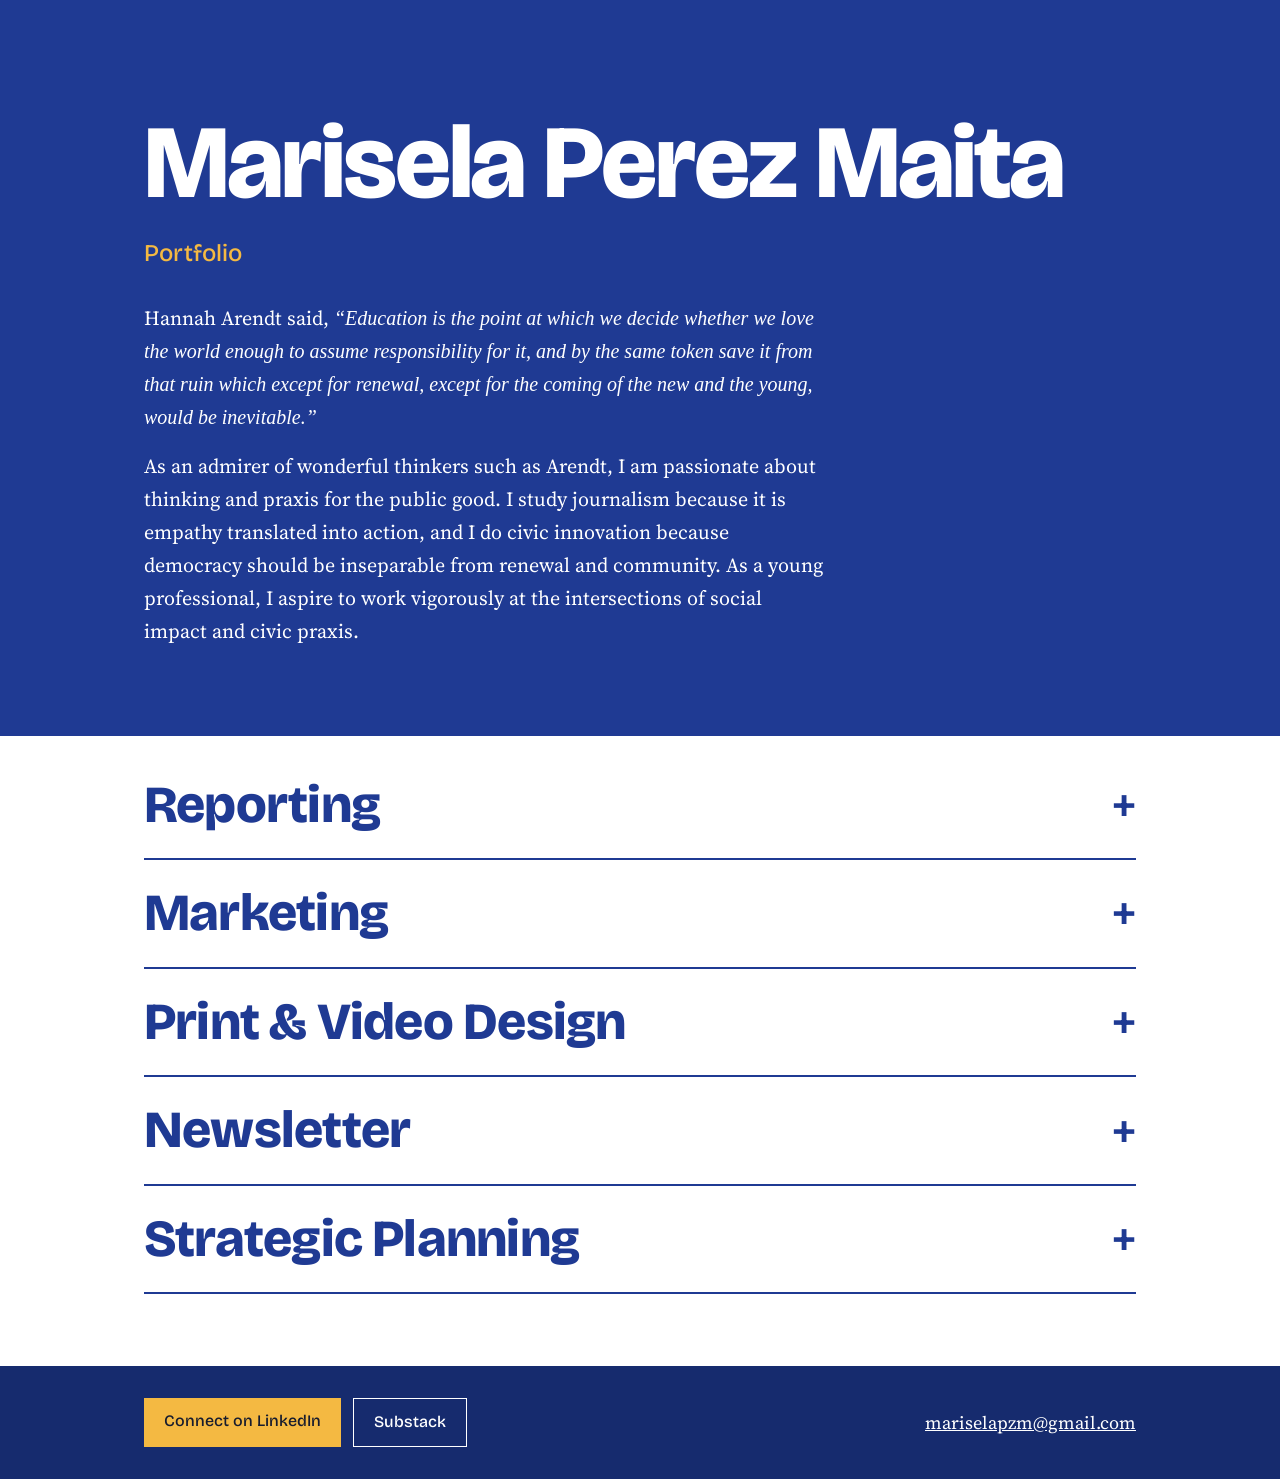
==== commit 9c244a82: "Use personal Gmail as contact email Co-Authored-By: Claude Opus 5.5 <noreply@anthropic.com>" ====
--- a/index.html
+++ b/index.html
@@ -142,7 +142,7 @@
         <a class="btn btn-accent" href="https://www.linkedin.com/in/marisela-pm" target="_blank" rel="noopener">Connect on LinkedIn</a>
         <a class="btn btn-outline" href="https://substack.com/@infima" target="_blank" rel="noopener">Substack</a>
       </div>
-      <p class="footer-contact"><a href="mailto:mariselapzm@utexas.edu">mariselapzm@utexas.edu</a></p>
+      <p class="footer-contact"><a href="mailto:mariselapzm@gmail.com">mariselapzm@gmail.com</a></p>
     </div>
   </footer>
 
